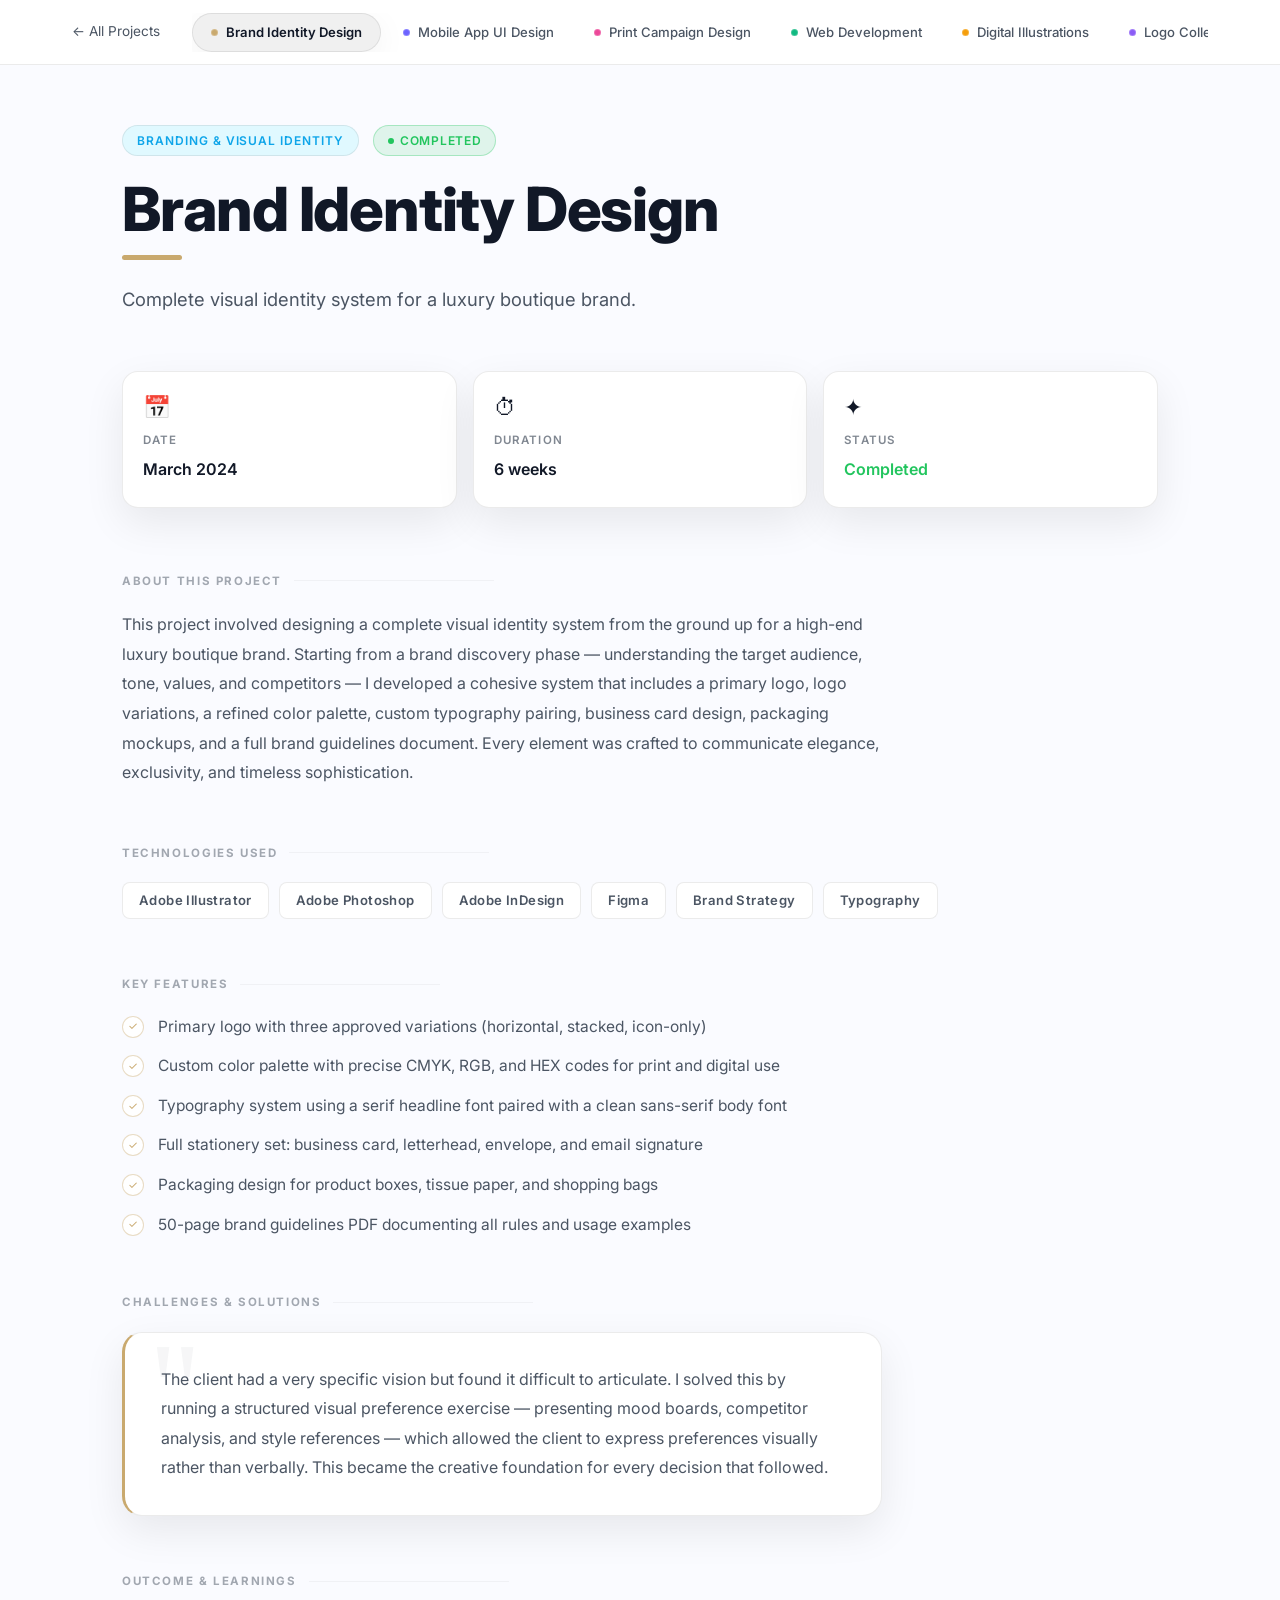
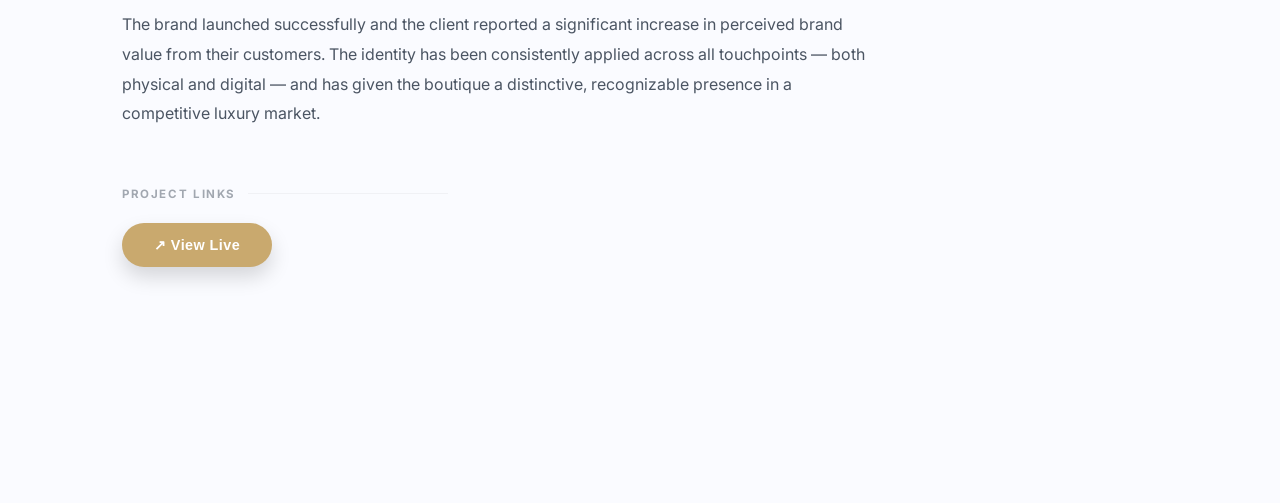
==== project-details.html @ 4e0c6b9d "improvement: adding project detail page" ====
<!DOCTYPE html>
<html lang="en">

<head>
  <meta charset="UTF-8" />
  <meta name="viewport" content="width=device-width, initial-scale=1.0"/>
  <title>Project Details — Oussama Essakani</title>
  <meta name="description" content="Detailed case studies of Oussama Essakani's design and development projects — branding, UI/UX, print, web development, illustration, and logo design.">
  <meta name="keywords" content="Oussama Essakani, Orphiqo, Project Details, Brand Identity, UI UX Design, Web Development, Portfolio">

  <link rel="preconnect" href="https://fonts.googleapis.com">
  <link rel="preconnect" href="https://fonts.gstatic.com" crossorigin>
  <link href="https://fonts.googleapis.com/css2?family=Inter:wght@400;500;600&family=Playfair+Display:wght@700;900&display=swap" rel="stylesheet">

  <link rel="stylesheet" href="https://cdnjs.cloudflare.com/ajax/libs/font-awesome/6.4.0/css/all.min.css">

  <link rel="stylesheet" href="style.css" />
  <link rel="stylesheet" href="project-details.css" />
</head>

<body>
  <div class="noise-overlay"></div>


  <main class="pd-main" id="pd-main">

    <div class="pd-loading" id="pd-loading">
      <div class="pd-spinner"></div>
      <p class="pd-loading-text">Loading projects...</p>
    </div>

    <div class="pd-error hidden" id="pd-error">
      <div class="pd-error-icon">⚠️</div>
      <h2 class="pd-error-title">Failed to Load Projects</h2>
      <p class="pd-error-msg" id="pd-error-msg">Unable to fetch project data.</p>
      <a href="index.html#projects" class="pd-btn-back">← Back to Projects</a>
    </div>

    <div class="pd-wrapper hidden" id="pd-wrapper">

      <nav class="pd-topnav" id="pd-topnav" aria-label="Project navigation">
        <div class="pd-topnav-inner">
          <a href="index.html#portfolio" class="pd-back-link">← All Projects</a>
          <div class="pd-tabs-scroll">
            <div class="pd-tabs" id="pd-tabs"></div>
          </div>
        </div>
      </nav>

      <div id="pd-sections" class="pd-sections"></div>

    </div>
  </main>




  <div class="pd-modal-overlay hidden" id="pd-modal-overlay" role="dialog" aria-modal="true" aria-labelledby="pd-modal-title">
    <div class="pd-modal">
      <button class="pd-modal-close" id="pd-modal-close" aria-label="Close">✕</button>
      <div class="pd-modal-icon-wrap">
        <div class="pd-modal-icon-ring"></div>
        <span class="pd-modal-icon">🔭</span>
      </div>
      <p class="pd-modal-label">Live Preview</p>
      <h2 class="pd-modal-title" id="pd-modal-title">Currently Under Wraps</h2>
      <p class="pd-modal-body">
        This project is live in the real world, but the case study demo link is
        not publicly available at this time. Reach out directly to see a private walkthrough.
      </p>
      <div class="pd-modal-actions">
        <a href="index.html#contact" class="pd-modal-btn primary">Contact Me</a>
        <button class="pd-modal-btn secondary" id="pd-modal-dismiss">Go Back</button>
      </div>
      <p class="pd-modal-footnote">© Orphiqo — Oussama Essakani</p>
    </div>
  </div>

  <button class="pd-scroll-top hidden" id="pd-scroll-top" aria-label="Scroll to top">↑</button>

  <script src="script.js"></script>
  <script src="project-details.js"></script>
</body>

</html>
---- style.css ----
:root {
    --bg-main: #0B0F19;
    --bg-card: rgba(255, 255, 255, 0.03);
    --bg-card-hover: rgba(255, 255, 255, 0.06);
    --text-primary: #FFFFFF;
    --text-secondary: #9CA3AF;
    --accent-cyan: #00E5FF;
    --accent-purple: #8B5CF6;
    --border-light: rgba(255, 255, 255, 0.08);
    --glow-cyan: rgba(0, 229, 255, 0.4);
    --pill-bg: rgba(0, 229, 255, 0.1);
    --pill-text: #00E5FF;
    
    --nav-bg: #0B0F19;
    
    --font-sans: 'Inter', sans-serif;
    
    --transition: all 0.3s ease;
}

body.light-mode {
    --bg-main: #FAFBFF;
    --bg-card: #FFFFFF;
    --bg-card-hover: #F1F5F9;
    --text-primary: #111827;
    --text-secondary: #4B5563;
    --border-light: rgba(0, 0, 0, 0.08);
    --nav-bg: #FFFFFF;
    --pill-bg: rgba(0, 229, 255, 0.1);
    --pill-text: #0ea5e9;
    --glass-shadow: 0 15px 40px rgba(0, 0, 0, 0.08);
}

body:not(.light-mode) {
    --glass-shadow: 0 15px 50px rgba(0, 0, 0, 0.6);
}

* {
    margin: 0;
    padding: 0;
    box-sizing: border-box;
}

html {
    scroll-behavior: smooth;
    scroll-padding-top: 80px;
}

section {
    scroll-margin-top: 80px;
}

body {
    background-color: var(--bg-main);
    color: var(--text-primary);
    font-family: var(--font-sans);
    line-height: 1.6;
    transition: background-color var(--transition), color var(--transition);
    overflow-x: hidden;
    position: relative;
}

.noise-overlay {
    position: fixed;
    top: 0;
    left: 0;
    width: 100%;
    height: 100%;
    background: url('https://grainy-gradients.vercel.app/noise.svg');
    opacity: 0.05;
    pointer-events: none;
    z-index: 9999;
    filter: contrast(120%) brightness(120%);
}

body.light-mode .noise-overlay {
    opacity: 0.03;
}

.container {
    max-width: 1200px;
    margin: 0 auto;
    padding: 0 24px;
}

.glass {
    background: var(--bg-card);
    border: 1px solid var(--border-light);
    backdrop-filter: blur(12px);
    -webkit-backdrop-filter: blur(12px);
    border-radius: 20px;
    box-shadow: var(--glass-shadow);
    transition: var(--transition);
}

.highlight-cyan {
    background: linear-gradient(90deg, var(--accent-cyan), #3b82f6);
    -webkit-background-clip: text;
    -webkit-text-fill-color: transparent;
    font-weight: 700;
}

.display-font {
    font-family: var(--font-sans);
    font-weight: 800;
}

.label-small {
    background: var(--pill-bg);
    color: var(--pill-text);
    padding: 6px 16px;
    border-radius: 30px;
    font-size: 13px;
    font-weight: 600;
    letter-spacing: 1px;
    display: inline-flex;
    align-items: center;
    gap: 8px;
    margin-bottom: 20px;
}

.btn {
    display: inline-flex;
    align-items: center;
    justify-content: center;
    padding: 12px 28px;
    border-radius: 30px;
    font-weight: 600;
    font-size: 15px;
    cursor: pointer;
    transition: var(--transition);
    text-decoration: none;
    border: none;
}

.btn-primary {
    background: linear-gradient(90deg, #3b82f6, var(--accent-purple));
    color: #fff;
    box-shadow: 0 8px 25px rgba(139, 92, 246, 0.4);
}

.btn-primary:hover {
    box-shadow: 0 10px 30px rgba(139, 92, 246, 0.6);
    transform: translateY(-2px);
}

.btn-outline {
    background: transparent;
    color: var(--text-primary);
    border: 1px solid var(--border-light);
    box-shadow: 0 5px 15px rgba(0, 0, 0, 0.2);
}

.btn-outline:hover {
    border-color: var(--accent-cyan);
    color: var(--accent-cyan);
    box-shadow: 0 8px 20px rgba(0, 229, 255, 0.2);
}

.navbar {
    position: fixed;
    top: 0;
    left: 0;
    right: 0;
    z-index: 1000;
    height: 80px;
    display: flex;
    align-items: center;
    background: var(--nav-bg);
    transition: var(--transition);
    border-radius: 0 !important;
}

.navbar.scrolled {
    background: var(--nav-bg);
    border-bottom: 1px solid var(--border-light);
    height: 70px;
    box-shadow: var(--glass-shadow);
}

.navbar .container {
    width: 100%;
    display: flex;
    justify-content: space-between;
    align-items: center;
}

.logo {
    display: flex;
    align-items: center;
    text-decoration: none;
}

.nav-center {
    display: flex;
    gap: 32px;
    list-style: none;
}

.nav-center a {
    color: var(--text-secondary);
    text-decoration: none;
    font-size: 14px;
    font-weight: 500;
    transition: var(--transition);
}

.nav-center a:hover, .nav-center a.active {
    color: var(--text-primary);
}

.nav-right {
    display: flex;
    align-items: center;
    gap: 16px;
}

.nav-right .btn-primary,
.nav-right .icon-btn {
    box-shadow: 0 2px 4px rgba(139, 92, 246, 0.06);
}

.nav-right .btn-primary:hover,
.nav-right .icon-btn:hover {
    box-shadow: 0 4px 8px rgba(139, 92, 246, 0.1);
}

.icon-btn {
    width: 40px;
    height: 40px;
    border-radius: 50%;
    background: var(--bg-card);
    border: 1px solid var(--border-light);
    color: var(--text-primary);
    display: flex;
    align-items: center;
    justify-content: center;
    cursor: pointer;
    transition: var(--transition);
}

.icon-btn:hover {
    border-color: var(--accent-cyan);
    color: var(--accent-cyan);
}

.mobile-toggle {
    display: none;
    background: none;
    border: none;
    color: var(--text-primary);
    font-size: 24px;
    cursor: pointer;
}

.hero-section {
    padding-top: 110px;
    padding-bottom: 80px;
    min-height: 100vh;
    display: flex;
    align-items: center;
    position: relative;
    overflow: hidden;
}

.hero-grid {
    display: grid;
    grid-template-columns: 1fr 1fr;
    gap: 60px;
    align-items: center;
}

.hero-text h1 {
    font-size: 80px;
    line-height: 1.1;
    font-weight: 800;
    letter-spacing: -2px;
    margin-bottom: 12px;
}

.typewriter-container {
    font-size: 24px;
    color: var(--text-secondary);
    font-weight: 500;
    margin-bottom: 24px;
    display: flex;
    align-items: center;
    height: 36px;
}

.cursor {
    color: var(--accent-cyan);
    animation: blink 1s step-end infinite;
}

@keyframes blink { 50% { opacity: 0; } }

.hero-subtext {
    font-size: 18px;
    color: var(--text-secondary);
    max-width: 480px;
    margin-bottom: 40px;
}

.hero-ctas {
    display: flex;
    gap: 20px;
}

.hero-visual {
    position: relative;
    display: flex;
    justify-content: center;
}

.portrait-container {
    width: 400px;
    height: 480px;
    border-radius: 32px;
    overflow: hidden;
    border: 1px solid var(--border-light);
    box-shadow: 0 20px 60px rgba(0, 0, 0, 0.6);
    position: relative;
}

.portrait-container::after {
    content: '';
    position: absolute;
    inset: 0;
    box-shadow: inset 0 0 40px rgba(0, 229, 255, 0.1);
    pointer-events: none;
}

.portrait-container img {
    width: 100%;
    height: 100%;
    object-fit: cover;
}

.blob {
    position: absolute;
    width: 600px;
    height: 600px;
    border-radius: 50%;
    filter: blur(100px);
    z-index: -1;
    opacity: 0.15;
    pointer-events: none;
}

body.light-mode .blob { opacity: 0.3; }

.blob-1 {
    top: -100px;
    left: -200px;
    background: var(--accent-cyan);
}

.blob-2 {
    bottom: -200px;
    right: -100px;
    background: var(--accent-purple);
}

.about-section {
    padding: 100px 0;
    text-align: center;
}

.section-header {
    margin-bottom: 60px;
}

.section-header h2 {
    font-size: 48px;
    letter-spacing: -1px;
}

.section-sub {
    color: var(--text-secondary);
    font-size: 18px;
    max-width: 600px;
    margin: 16px auto 0;
}

.about-grid {
    display: grid;
    grid-template-columns: 1fr 1fr;
    gap: 40px;
    text-align: left;
}

.about-left {
    padding: 40px;
    background: var(--bg-card);
    border: 1px solid var(--border-light);
    border-radius: 24px;
    display: flex;
    flex-direction: column;
    align-items: center;
    text-align: center;
    box-shadow: var(--glass-shadow);
}

.small-portrait {
    width: 80px;
    height: 80px;
    border-radius: 50%;
    overflow: hidden;
    margin-bottom: 24px;
}

.small-portrait img {
    width: 100%;
    height: 100%;
    object-fit: cover;
}

.about-left h3 {
    font-size: 24px;
    margin-bottom: 16px;
}

.about-left p {
    color: var(--text-secondary);
    margin-bottom: 32px;
}

.pull-quote {
    display: none;
}

.tag-pills {
    display: grid;
    grid-template-columns: 1fr 1fr;
    gap: 16px;
    width: 100%;
}

.pill {
    background: transparent;
    border: 1px solid var(--border-light);
    color: var(--text-primary);
    padding: 16px;
    border-radius: 16px;
    font-size: 14px;
    font-weight: 500;
    display: flex;
    align-items: center;
    justify-content: center;
    gap: 8px;
    transition: var(--transition);
}

.pill:hover {
    border-color: var(--accent-cyan);
    box-shadow: 0 0 15px rgba(0, 229, 255, 0.1);
}

.about-right {
    padding: 20px 0;
    display: flex;
    flex-direction: column;
    justify-content: center;
}

.about-right h3 {
    font-size: 28px;
    margin-bottom: 20px;
}

.about-right p {
    color: var(--text-secondary);
    margin-bottom: 32px;
    line-height: 1.8;
}

.stats-row {
    display: flex;
    gap: 40px;
    margin-top: 40px;
}

.stat-item {
    text-align: center;
    display: flex;
    flex-direction: column;
}

.stat-num {
    font-size: 48px;
    font-weight: 800;
    color: var(--text-primary);
    line-height: 1;
    margin-bottom: 8px;
}

.stat-label {
    font-size: 12px;
    color: var(--text-secondary);
    text-transform: uppercase;
    letter-spacing: 1px;
}

.portfolio-section {
    padding: 100px 0;
    text-align: center;
}

.portfolio-grid {
    display: grid;
    grid-template-columns: repeat(3, 1fr);
    gap: 24px;
    text-align: left;
}

.portfolio-card {
    padding: 32px;
}

.portfolio-icon-box {
    width: 60px;
    height: 60px;
    background: var(--bg-card);
    border: 1px solid var(--border-light);
    border-radius: 16px;
    display: flex;
    align-items: center;
    justify-content: center;
    font-size: 24px;
    color: var(--accent-cyan);
    margin-bottom: 24px;
    transition: var(--transition);
}

.portfolio-card:hover .portfolio-icon-box {
    background: var(--accent-cyan);
    color: #fff;
    transform: scale(1.1);
    box-shadow: 0 0 20px rgba(0, 229, 255, 0.3);
}

.portfolio-card:hover {
    border-color: var(--accent-cyan);
}

.portfolio-card h3 {
    font-size: 18px;
    margin-bottom: 8px;
}

.portfolio-card p {
    font-size: 14px;
    color: var(--text-secondary);
    margin-bottom: 24px;
}

.view-project {
    font-size: 14px;
    font-weight: 600;
    color: var(--accent-cyan);
    display: flex;
    align-items: center;
    gap: 8px;
    text-decoration: none;
}

.skills-section {
    padding: 100px 0;
    text-align: center;
}

.skills-grid {
    display: grid;
    grid-template-columns: repeat(4, 1fr);
    gap: 24px;
    text-align: left;
}

.skill-card {
    padding: 24px;
}

.skill-card-top {
    display: flex;
    justify-content: space-between;
    align-items: center;
    margin-bottom: 16px;
}

.skill-icon {
    font-size: 24px;
    color: var(--text-primary);
}

.skill-card:hover {
    border-color: var(--accent-cyan);
}

.skill-card:hover .skill-icon {
    color: var(--accent-cyan);
}

.proficiency {
    font-size: 10px;
    font-weight: 700;
    text-transform: uppercase;
    background: var(--pill-bg);
    color: var(--pill-text);
    padding: 4px 10px;
    border-radius: 12px;
}

.skill-card h3 {
    font-size: 16px;
    margin-bottom: 8px;
}

.skill-card p {
    font-size: 13px;
    color: var(--text-secondary);
    margin-bottom: 20px;
}

.progress-track {
    width: 100%;
    height: 4px;
    background: var(--border-light);
    border-radius: 4px;
    overflow: visible;
}

.progress-bar {
    height: 100%;
    background: linear-gradient(90deg, var(--accent-cyan), var(--accent-purple));
    border-radius: 4px;
    position: relative;
    box-shadow: 0 0 15px var(--accent-cyan);
    animation: neon-pulse 3s ease-in-out infinite alternate;
}

@keyframes neon-pulse {
    from {
        box-shadow: 0 0 8px var(--accent-cyan), 0 0 4px rgba(0, 229, 255, 0.1);
    }
    to {
        box-shadow: 0 0 20px var(--accent-cyan), 0 0 10px rgba(0, 229, 255, 0.3);
    }
}

.contact-section {
    padding: 100px 0;
    text-align: center;
}

.contact-grid {
    display: grid;
    grid-template-columns: 1fr 1fr;
    gap: 40px;
    text-align: left;
}

.contact-info {
    display: flex;
    flex-direction: column;
    gap: 16px;
}

.info-card {
    padding: 24px;
    display: flex;
    align-items: center;
    gap: 20px;
}

.info-card i {
    font-size: 24px;
    color: var(--accent-cyan);
}

.card-label {
    font-size: 12px;
    color: var(--text-secondary);
    text-transform: uppercase;
    letter-spacing: 1px;
    margin-bottom: 4px;
    display: block;
}



.contact-form-container {
    padding: 40px;
}

.form-group {
    margin-bottom: 24px;
}

.form-group label {
    display: block;
    font-size: 14px;
    margin-bottom: 8px;
    color: var(--text-secondary);
}

.form-group input, .form-group textarea {
    width: 100%;
    background: transparent;
    border: 1px solid var(--border-light);
    border-radius: 12px;
    padding: 16px;
    color: var(--text-primary);
    font-family: inherit;
    font-size: 15px;
    transition: var(--transition);
}

.form-group input:focus, .form-group textarea:focus {
    outline: none;
    border-color: var(--accent-cyan);
    box-shadow: 0 0 0 4px rgba(0, 229, 255, 0.1);
}

.submit-btn {
    width: 100%;
    margin-top: 16px;
}

.response-time {
    font-size: 13px;
    color: var(--text-secondary);
    margin-top: 24px;
    text-align: center;
    font-weight: 500;
}

.fine-print {
    font-size: 11.5px;
    color: var(--text-secondary);
    margin-top: 8px;
    text-align: center;
    opacity: 0.7;
}

.footer {
    border-top: 1px solid var(--border-light);
    padding: 60px 0 30px;
    margin-top: 60px;
}

.footer-top {
    display: flex;
    flex-direction: column;
    align-items: center;
    text-align: center;
    gap: 48px;
    margin-bottom: 60px;
}

.footer-brand h2 {
    font-size: 32px;
    font-weight: 800;
    background: linear-gradient(90deg, var(--accent-cyan), #3b82f6);
    -webkit-background-clip: text;
    -webkit-text-fill-color: transparent;
    margin-bottom: 16px;
    display: inline-block;
}

.footer-brand p {
    color: var(--text-secondary);
    font-size: 15px;
    line-height: 1.8;
    max-width: 400px;
    margin: 0 auto;
}

.footer-grid {
    display: flex;
    gap: 60px;
    justify-content: center;
    width: 100%;
}

.footer-col ul {
    list-style: none;
    display: flex;
    gap: 20px;
    justify-content: center;
}

.footer-col ul li {
    margin-bottom: 0;
}

.footer-col ul a {
    color: var(--text-secondary);
    font-size: 14px;
    text-decoration: none;
    transition: var(--transition);
    display: inline-block;
}

.footer-col ul a:hover {
    color: var(--accent-cyan);
    transform: translateY(-2px);
}

.footer-col p {
    color: var(--text-secondary);
    font-size: 14px;
    margin-bottom: 12px;
    display: flex;
    align-items: center;
    justify-content: center;
    gap: 8px;
}



.footer-bottom {
    display: flex;
    justify-content: space-between;
    padding-top: 30px;
    border-top: 1px solid var(--border-light);
    font-size: 13px;
    color: var(--text-secondary);
}

.creator-name {
    color: var(--accent-cyan);
    font-weight: 700;
}

body:not(.light-mode) .creator-name {
    text-shadow: 0 0 10px rgba(0, 229, 255, 0.6), 0 0 20px rgba(0, 229, 255, 0.4);
}

/* ============================================================
   MOBILE MENU OVERLAY (all sizes)
   ============================================================ */
.mobile-menu-overlay {
    position: fixed;
    inset: 0;
    background: var(--bg-main);
    z-index: 2000;
    display: flex;
    align-items: center;
    justify-content: center;
    flex-direction: column;
    gap: 12px;
    opacity: 0;
    visibility: hidden;
    transition: opacity 0.35s ease, visibility 0.35s ease;
}

.mobile-menu-overlay.active {
    opacity: 1;
    visibility: visible;
}

.menu-close {
    position: absolute;
    top: 24px;
    right: 24px;
    background: none;
    border: none;
    font-size: 28px;
    color: var(--text-primary);
    cursor: pointer;
    width: 48px;
    height: 48px;
    display: flex;
    align-items: center;
    justify-content: center;
    border-radius: 50%;
    transition: var(--transition);
}

.menu-close:hover {
    color: var(--accent-cyan);
    background: var(--bg-card);
}

.mobile-nav {
    list-style: none;
    text-align: center;
    display: flex;
    flex-direction: column;
    gap: 8px;
}

.mobile-nav li {
    margin-bottom: 0;
}

.mobile-nav a {
    font-size: 28px;
    color: var(--text-primary);
    text-decoration: none;
    font-weight: 700;
    padding: 12px 40px;
    border-radius: 16px;
    display: block;
    transition: var(--transition);
    transform: translateY(20px);
    opacity: 0;
}

.mobile-menu-overlay.active .mobile-nav a {
    transform: translateY(0);
    opacity: 1;
}

.mobile-menu-overlay.active .mobile-nav li:nth-child(1) a { transition-delay: 0.1s; }
.mobile-menu-overlay.active .mobile-nav li:nth-child(2) a { transition-delay: 0.15s; }
.mobile-menu-overlay.active .mobile-nav li:nth-child(3) a { transition-delay: 0.2s; }
.mobile-menu-overlay.active .mobile-nav li:nth-child(4) a { transition-delay: 0.25s; }
.mobile-menu-overlay.active .mobile-nav li:nth-child(5) a { transition-delay: 0.3s; }

.mobile-nav a:hover {
    color: var(--accent-cyan);
    background: var(--bg-card);
}

/* ============================================================
   TABLET BREAKPOINT (≤ 1024px)
   ============================================================ */
@media (max-width: 1024px) {
    /* --- Navigation --- */
    .nav-center,
    .nav-right .btn {
        display: none;
    }

    .mobile-toggle {
        display: block;
    }

    /* --- Hero Section ---
       Exact mobile order: label → h1 → typewriter → image → subtext → CTAs
       Achieved via display:contents on .hero-text so its children become
       direct flex items of .hero-grid and can be individually ordered.
    */
    .hero-section {
        padding-top: 100px;
        padding-bottom: 60px;
        min-height: auto;
    }

    .hero-grid {
        display: flex;
        flex-direction: column;
        align-items: center;
        text-align: center;
        gap: 0;
    }

    /* Dissolve .hero-text so its children participate directly
       in the .hero-grid flex layout */
    .hero-text {
        display: contents;
    }

    /* Assign explicit order to each hero element */
    .hero-text .label-small   { order: 1; margin-bottom: 12px; }
    .hero-text h1             { order: 2; font-size: 56px; letter-spacing: -1.5px; margin-bottom: 8px; }
    .hero-text .typewriter-container {
        order: 3;
        justify-content: center;
        margin-bottom: 28px;
    }
    /* Image sits at order 4 — between typewriter and subtext */
    .hero-visual              { order: 4; margin-bottom: 28px; margin-top: 0; }
    .hero-text .hero-subtext  { order: 5; margin-bottom: 32px; max-width: 520px; }
    .hero-text .hero-ctas     { order: 6; justify-content: center; flex-wrap: wrap; }

    .portrait-container {
        width: 300px;
        height: 360px;
        border-radius: 24px;
        margin: 0 auto;
    }

    /* Hide floating shapes on tablet/mobile */
    .floating-shape {
        display: none;
    }

    /* --- About Section --- */
    .about-section {
        padding: 80px 0;
    }

    .about-grid,
    .contact-grid {
        grid-template-columns: 1fr;
    }

    .about-grid {
        display: grid;
        gap: 32px;
    }

    .about-left {
        padding: 32px;
    }

    .about-right {
        text-align: center;
        padding: 0 16px;
    }

    .about-right .btn {
        align-self: center;
        margin: 0 auto;
    }

    .stats-row {
        justify-content: center;
    }

    .section-header h2 {
        font-size: 40px;
    }

    .section-sub {
        font-size: 16px;
    }

    /* --- Portfolio & Skills Grids --- */
    .portfolio-grid,
    .skills-grid {
        grid-template-columns: repeat(2, 1fr);
    }

    .portfolio-section,
    .skills-section {
        padding: 80px 0;
    }

    /* --- Contact Section --- */
    .contact-section {
        padding: 80px 0;
    }

    .contact-grid {
        gap: 32px;
    }

    .contact-form-container {
        padding: 32px;
    }

    /* --- Footer --- */
    .footer-top,
    .footer-grid {
        flex-direction: column;
        gap: 32px;
    }

    .footer-col ul {
        flex-wrap: wrap;
    }
}

/* ============================================================
   MOBILE BREAKPOINT (≤ 768px)
   ============================================================ */
@media (max-width: 768px) {
    /* --- Global spacing --- */
    .container {
        padding: 0 20px;
    }

    /* --- Navbar --- */
    .navbar {
        height: 68px;
    }

    .navbar.scrolled {
        height: 60px;
    }

    /* --- Hero Section --- */
    .hero-section {
        padding-top: 90px;
        padding-bottom: 48px;
    }

    .hero-text h1 {
        font-size: 42px;
        letter-spacing: -1px;
        margin-bottom: 6px;
    }

    .hero-text .label-small {
        font-size: 11px;
        padding: 5px 12px;
        margin-bottom: 16px;
    }

    .typewriter-container {
        font-size: 20px;
        height: 30px;
        margin-bottom: 24px;
    }

    .hero-subtext {
        font-size: 16px;
        line-height: 1.7;
        max-width: 400px;
    }

    .hero-ctas {
        flex-direction: column;
        width: 100%;
        max-width: 320px;
        margin: 0 auto;
        gap: 12px;
    }

    .hero-ctas .btn {
        width: 100%;
        justify-content: center;
        padding: 14px 24px;
    }

    .portrait-container {
        width: 240px;
        height: 290px;
        border-radius: 20px;
    }

    /* --- Section Headers --- */
    .section-header {
        margin-bottom: 40px;
    }

    .section-header h2 {
        font-size: 32px;
        letter-spacing: -0.5px;
    }

    .section-sub {
        font-size: 15px;
        margin-top: 12px;
    }

    /* --- About Section --- */
    .about-section {
        padding: 60px 0;
    }

    .about-left {
        padding: 24px;
    }

    .about-left h3 {
        font-size: 20px;
    }

    .about-left p {
        font-size: 14px;
        margin-bottom: 24px;
    }

    .tag-pills {
        grid-template-columns: 1fr 1fr;
        gap: 10px;
    }

    .pill {
        padding: 12px;
        font-size: 13px;
        border-radius: 12px;
    }

    .about-right {
        text-align: center;
        padding: 0;
    }

    .about-right h3 {
        font-size: 22px;
        margin-bottom: 16px;
    }

    .about-right p {
        font-size: 14px;
        margin-bottom: 24px;
    }

    .stats-row {
        flex-direction: row;
        gap: 0;
        justify-content: space-around;
        margin-top: 32px;
    }

    .stat-num {
        font-size: 36px;
    }

    .stat-label {
        font-size: 10px;
    }

    /* --- Portfolio Section --- */
    .portfolio-section {
        padding: 60px 0;
    }

    .portfolio-grid {
        grid-template-columns: 1fr;
        gap: 16px;
    }

    .portfolio-card {
        padding: 24px;
    }

    .portfolio-icon-box {
        width: 50px;
        height: 50px;
        font-size: 20px;
        border-radius: 14px;
        margin-bottom: 20px;
    }

    .portfolio-card h3 {
        font-size: 17px;
    }

    .portfolio-card p {
        font-size: 13px;
        margin-bottom: 20px;
    }

    /* --- Skills Section --- */
    .skills-section {
        padding: 60px 0;
    }

    .skills-grid {
        grid-template-columns: 1fr;
        gap: 16px;
    }

    .skill-card {
        padding: 20px;
    }

    .skill-card h3 {
        font-size: 15px;
    }

    .skill-card p {
        font-size: 12px;
        margin-bottom: 16px;
    }

    /* --- Contact Section --- */
    .contact-section {
        padding: 60px 0;
    }

    .contact-grid {
        gap: 24px;
    }

    .contact-form-container {
        padding: 24px;
    }

    .form-group input,
    .form-group textarea {
        padding: 14px;
        font-size: 14px;
        border-radius: 10px;
    }

    .form-group label {
        font-size: 13px;
    }

    .form-group {
        margin-bottom: 20px;
    }

    .submit-btn {
        padding: 14px 24px;
        font-size: 15px;
    }

    .info-card {
        padding: 20px;
        border-radius: 16px;
    }

    .info-card i {
        font-size: 20px;
    }

    /* --- Footer --- */
    .footer {
        padding: 40px 0 24px;
        margin-top: 40px;
    }

    .footer-top {
        margin-bottom: 40px;
        gap: 24px;
    }

    .footer-brand h2 {
        font-size: 26px;
    }

    .footer-brand p {
        font-size: 14px;
    }

    .footer-grid {
        gap: 24px;
    }

    .footer-col .label-small {
        font-size: 11px;
    }

    .footer-col ul {
        gap: 16px;
    }

    .footer-col ul a {
        font-size: 13px;
    }

    .footer-col p {
        font-size: 13px;
    }

    .footer-bottom {
        flex-direction: column;
        text-align: center;
        gap: 12px;
        padding-top: 24px;
        font-size: 12px;
    }
}

/* ============================================================
   SMALL MOBILE BREAKPOINT (≤ 480px)
   ============================================================ */
@media (max-width: 480px) {
    .container {
        padding: 0 16px;
    }

    .hero-text h1 {
        font-size: 34px;
        letter-spacing: -0.5px;
    }

    .hero-text .label-small {
        font-size: 10px;
        padding: 4px 10px;
        letter-spacing: 0.5px;
    }

    .typewriter-container {
        font-size: 17px;
        height: 26px;
    }

    .hero-subtext {
        font-size: 14px;
    }

    .portrait-container {
        width: 200px;
        height: 240px;
        border-radius: 18px;
    }

    .section-header h2 {
        font-size: 26px;
    }

    .section-sub {
        font-size: 14px;
    }

    .about-left h3 {
        font-size: 18px;
    }

    .about-right h3 {
        font-size: 20px;
    }

    .tag-pills {
        grid-template-columns: 1fr;
        gap: 8px;
    }

    .stats-row {
        flex-direction: column;
        gap: 20px;
        align-items: center;
    }

    .stat-num {
        font-size: 32px;
    }

    .portfolio-card {
        padding: 20px;
    }

    .skill-card {
        padding: 18px;
    }

    .contact-form-container {
        padding: 20px;
    }

    .info-card {
        padding: 16px;
        gap: 14px;
    }

    .mobile-nav a {
        font-size: 24px;
        padding: 10px 32px;
    }

    .footer-brand h2 {
        font-size: 22px;
    }

    .footer-col ul {
        flex-direction: column;
        gap: 12px;
    }

    .btn {
        font-size: 14px;
        padding: 12px 22px;
    }

    .response-time {
        font-size: 12px;
    }

    .fine-print {
        font-size: 10.5px;
    }
}

/* ============================================================
   PREVENT HORIZONTAL OVERFLOW (all mobile)
   ============================================================ */
@media (max-width: 1024px) {
    html, body {
        overflow-x: hidden;
    }

    img, video, iframe, svg {
        max-width: 100%;
        height: auto;
    }

    .blob {
        width: 300px;
        height: 300px;
        filter: blur(80px);
        opacity: 0.1;
    }
}

/* ============================================================
   REVEAL ANIMATIONS (preserved)
   ============================================================ */
[data-reveal] {
    opacity: 0;
    transform: translateY(30px);
    transition: opacity 0.7s ease, transform 0.7s ease;
}

[data-reveal].active {
    opacity: 1;
    transform: translateY(0);
}

/* When .hero-text uses display:contents on mobile,
   it has no visual box, so its children are revealed directly.
   Ensure the flex children are centered in .hero-grid. */
@media (max-width: 1024px) {
    /* hero-text children become direct flex items of hero-grid;
       center them all */
    .hero-text .label-small,
    .hero-text h1,
    .hero-text .typewriter-container,
    .hero-text .hero-subtext,
    .hero-text .hero-ctas {
        align-self: center;
        text-align: center;
    }

    .hero-text .label-small {
        width: fit-content;
        margin-inline: auto;
    }

    .hero-text h1,
    .hero-text .hero-subtext {
        width: 100%;
        max-width: 600px;
    }

    /* Typewriter stays inline-flex but centered */
    .hero-text .typewriter-container {
        display: flex;
        justify-content: center;
        width: auto;
        max-width: none;
    }

    /* CTAs should not stretch full width on tablet */
    .hero-text .hero-ctas {
        width: auto;
        max-width: none;
    }

    /* Since hero-text is display:contents, its [data-reveal]
       opacity:0 state becomes irrelevant (no box),
       but we should make children visible immediately —
       the hero-visual still animates via its own data-reveal. */
    .hero-text[data-reveal] {
        opacity: 1;
        transform: none;
    }
}
---- project-details.css ----
.pd-main {
  background: var(--bg-main);
  color: var(--text-primary);
  min-height: 100vh;
  padding-top: 0;
  padding-bottom: 100px;
  font-family: var(--font-sans);
  transition: background-color var(--transition), color var(--transition);
}

.hidden {
  display: none !important;
}

.pd-loading {
  display: flex;
  flex-direction: column;
  align-items: center;
  justify-content: center;
  min-height: 70vh;
  gap: 24px;
}

.pd-spinner {
  width: 52px;
  height: 52px;
  border: 4px solid var(--border-light);
  border-top-color: var(--accent-cyan);
  border-radius: 50%;
  animation: pd-spin 0.8s linear infinite;
}

@keyframes pd-spin {
  to { transform: rotate(360deg); }
}

.pd-loading-text {
  color: var(--text-secondary);
  font-size: 0.95rem;
  letter-spacing: 0.05em;
}

.pd-error {
  display: flex;
  flex-direction: column;
  align-items: center;
  justify-content: center;
  min-height: 70vh;
  gap: 16px;
  padding: 40px 20px;
  text-align: center;
}

.pd-error-icon {
  font-size: 3rem;
}

.pd-error-title {
  color: var(--text-primary);
  font-size: 1.6rem;
  font-weight: 700;
}

.pd-error-msg {
  color: var(--text-secondary);
  font-size: 0.95rem;
  max-width: 400px;
}

.pd-btn-back {
  display: inline-flex;
  align-items: center;
  gap: 8px;
  margin-top: 16px;
  padding: 12px 28px;
  background: transparent;
  border: 1px solid var(--border-light);
  border-radius: 50px;
  color: var(--text-primary);
  font-size: 0.9rem;
  text-decoration: none;
  transition: var(--transition);
}

.pd-btn-back:hover {
  background: var(--bg-card-hover);
  border-color: var(--accent-cyan);
}

.pd-topnav {
  position: sticky;
  top: 0;
  z-index: 100;
  background: var(--nav-bg);
  backdrop-filter: blur(20px);
  -webkit-backdrop-filter: blur(20px);
  border-bottom: 1px solid var(--border-light);
  transition: var(--transition);
}

.pd-topnav-inner {
  max-width: 1200px;
  margin: 0 auto;
  padding: 0 32px;
  display: flex;
  align-items: center;
  gap: 32px;
  height: 64px;
}

.pd-back-link {
  color: var(--text-secondary);
  text-decoration: none;
  font-size: 0.85rem;
  white-space: nowrap;
  transition: var(--transition);
  flex-shrink: 0;
}

.pd-back-link:hover {
  color: var(--text-primary);
}

.pd-tabs-scroll {
  overflow-x: auto;
  scrollbar-width: none;
  -ms-overflow-style: none;
  flex: 1;
}

.pd-tabs-scroll::-webkit-scrollbar {
  display: none;
}

.pd-tabs {
  display: flex;
  gap: 4px;
  align-items: center;
  min-width: max-content;
}

.pd-tab {
  display: inline-flex;
  align-items: center;
  gap: 8px;
  padding: 8px 18px;
  border-radius: 50px;
  border: none;
  background: transparent;
  color: var(--text-secondary);
  font-size: 0.82rem;
  font-weight: 500;
  cursor: pointer;
  white-space: nowrap;
  transition: var(--transition);
  text-decoration: none;
}

.pd-tab:hover {
  color: var(--text-primary);
  background: var(--bg-card-hover);
}

.pd-tab.active {
  color: var(--text-primary);
  background: rgba(255, 255, 255, 0.08);
  backdrop-filter: blur(12px);
  -webkit-backdrop-filter: blur(12px);
  border: 1px solid rgba(255, 255, 255, 0.12);
  box-shadow: 0 8px 32px rgba(0, 0, 0, 0.2);
  font-weight: 600;
}

body.light-mode .pd-tab.active {
    background: rgba(0, 0, 0, 0.06);
    border-color: rgba(0, 0, 0, 0.08);
    color: var(--text-primary);
    box-shadow: 0 8px 32px rgba(0, 0, 0, 0.05);
}

.pd-tab-dot {
  width: 7px;
  height: 7px;
  border-radius: 50%;
  flex-shrink: 0;
  border: 1px solid rgba(255,255,255,0.2);
}

.pd-sections {
  max-width: 1100px;
  margin: 0 auto;
  padding: 0 32px;
}

.pd-section {
  padding: 60px 0 80px;
  display: none;
  animation: fadeIn 0.4s ease;
}

@keyframes fadeIn {
    from { opacity: 0; transform: translateY(10px); }
    to { opacity: 1; transform: translateY(0); }
}

.pd-section.active {
    display: block;
}

.pd-hero {
  margin-bottom: 56px;
}

.pd-hero-top {
  display: flex;
  align-items: center;
  gap: 14px;
  margin-bottom: 20px;
  flex-wrap: wrap;
}

.pd-category-badge {
  display: inline-block;
  padding: 5px 14px;
  border-radius: 50px;
  font-size: 0.75rem;
  font-weight: 600;
  letter-spacing: 0.08em;
  text-transform: uppercase;
  background: var(--pill-bg);
  color: var(--pill-text);
  border: 1px solid var(--border-light);
}

.pd-status-badge {
  display: inline-flex;
  align-items: center;
  gap: 6px;
  padding: 5px 14px;
  border-radius: 50px;
  font-size: 0.75rem;
  font-weight: 600;
  letter-spacing: 0.06em;
  text-transform: uppercase;
  border: 1px solid transparent;
}

.pd-status-dot {
  width: 6px;
  height: 6px;
  border-radius: 50%;
}

.pd-hero-title {
  font-size: clamp(2.2rem, 5vw, 3.8rem);
  font-weight: 800;
  color: var(--text-primary);
  line-height: 1.1;
  letter-spacing: -0.02em;
  margin-bottom: 12px;
}

.pd-accent-bar {
  width: 60px;
  height: 5px;
  border-radius: 3px;
  margin-bottom: 24px;
}

.pd-hero-short {
  font-size: 1.15rem;
  color: var(--text-secondary);
  max-width: 600px;
  line-height: 1.7;
}

.pd-info-cards {
  display: grid;
  grid-template-columns: repeat(3, 1fr);
  gap: 16px;
  margin-bottom: 64px;
}

.pd-info-card {
  background: var(--bg-card);
  border: 1px solid var(--border-light);
  border-radius: 16px;
  padding: 24px 20px;
  display: flex;
  flex-direction: column;
  gap: 8px;
  transition: var(--transition);
  box-shadow: var(--glass-shadow);
}

.pd-info-card:hover {
  background: var(--bg-card-hover);
  border-color: var(--accent-cyan);
}

.pd-info-icon {
  font-size: 1.4rem;
  line-height: 1;
}

.pd-info-label {
  font-size: 0.72rem;
  font-weight: 600;
  letter-spacing: 0.1em;
  text-transform: uppercase;
  color: var(--text-secondary);
  margin-top: 4px;
  opacity: 0.7;
}

.pd-info-value {
  font-size: 1rem;
  font-weight: 600;
  color: var(--text-primary);
}

.pd-block {
  margin-bottom: 56px;
}

.pd-block-title {
  font-size: 0.72rem;
  font-weight: 700;
  letter-spacing: 0.14em;
  text-transform: uppercase;
  color: var(--text-secondary);
  margin-bottom: 20px;
  display: flex;
  align-items: center;
  gap: 12px;
  opacity: 0.5;
}

.pd-block-title::after {
  content: '';
  flex: 1;
  height: 1px;
  background: var(--border-light);
  max-width: 200px;
}

.pd-block-text {
  font-size: 1rem;
  color: var(--text-secondary);
  line-height: 1.85;
  max-width: 760px;
}

.pd-tech-list {
  display: flex;
  flex-wrap: wrap;
  gap: 10px;
}

.pd-tech-tag {
  display: inline-block;
  padding: 7px 16px;
  border-radius: 8px;
  font-size: 0.82rem;
  font-weight: 600;
  letter-spacing: 0.03em;
  background: var(--bg-card);
  border: 1px solid var(--border-light);
  color: var(--text-secondary);
  transition: var(--transition);
}

.pd-tech-tag:hover {
  background: var(--bg-card-hover);
  color: var(--text-primary);
  border-color: var(--accent-cyan);
  transform: translateY(-2px);
}

.pd-features-list {
  list-style: none;
  padding: 0;
  margin: 0;
  display: flex;
  flex-direction: column;
  gap: 14px;
  max-width: 760px;
}

.pd-feature-item {
  display: flex;
  align-items: flex-start;
  gap: 14px;
  font-size: 0.97rem;
  color: var(--text-secondary);
  line-height: 1.65;
}

.pd-feature-check {
  flex-shrink: 0;
  width: 22px;
  height: 22px;
  border-radius: 50%;
  background: var(--bg-card);
  border: 1px solid var(--border-light);
  display: flex;
  align-items: center;
  justify-content: center;
  font-size: 0.7rem;
  margin-top: 2px;
  color: var(--accent-cyan);
}

.pd-challenge-card {
  background: var(--bg-card);
  border: 1px solid var(--border-light);
  border-radius: 20px;
  padding: 32px 36px;
  max-width: 760px;
  position: relative;
  overflow: hidden;
  box-shadow: var(--glass-shadow);
}

.pd-challenge-card::before {
  content: '"';
  position: absolute;
  top: -10px;
  left: 24px;
  font-size: 8rem;
  color: var(--text-secondary);
  opacity: 0.05;
  font-family: Georgia, serif;
  line-height: 1;
  pointer-events: none;
}

.pd-challenge-text {
  font-size: 1rem;
  color: var(--text-secondary);
  line-height: 1.85;
  position: relative;
  z-index: 1;
}

.pd-links-row {
  display: flex;
  gap: 14px;
  flex-wrap: wrap;
  margin-top: 8px;
}

.pd-link-btn {
  display: inline-flex;
  align-items: center;
  gap: 10px;
  padding: 14px 32px;
  border-radius: 50px;
  font-size: 0.9rem;
  font-weight: 600;
  text-decoration: none;
  transition: var(--transition);
  letter-spacing: 0.03em;
  border: none;
  cursor: pointer;
  outline: none;
}

.pd-link-btn.primary {
  color: #fff;
  box-shadow: 0 10px 20px rgba(0, 0, 0, 0.15);
}

.pd-link-btn.primary:hover {
  opacity: 0.95;
  transform: translateY(-3px);
  box-shadow: 0 15px 35px rgba(0, 0, 0, 0.25);
}

.pd-link-btn.secondary {
  background: var(--bg-card);
  border: 1px solid var(--border-light);
  color: var(--text-primary);
}

.pd-link-btn.secondary:hover {
  background: var(--bg-card-hover);
  border-color: var(--accent-cyan);
  transform: translateY(-2px);
}

.pd-scroll-top {
  position: fixed;
  bottom: 36px;
  right: 36px;
  z-index: 999;
  width: 46px;
  height: 46px;
  border-radius: 50%;
  background: var(--bg-card);
  border: 1px solid var(--border-light);
  color: var(--text-primary);
  font-size: 1.1rem;
  cursor: pointer;
  display: flex;
  align-items: center;
  justify-content: center;
  transition: var(--transition);
  backdrop-filter: blur(10px);
  box-shadow: var(--glass-shadow);
}

.pd-scroll-top:hover {
  background: var(--bg-card-hover);
  border-color: var(--accent-cyan);
  transform: translateY(-3px);
}

@media (max-width: 768px) {
  .pd-topnav {
      top: 0;
  }

  .pd-topnav-inner {
    padding: 0 20px;
    gap: 16px;
    height: 56px;
  }

  .pd-back-link {
    display: none;
  }

  .pd-sections {
    padding: 0 20px;
  }

  .pd-section {
    padding: 40px 0 56px;
  }

  .pd-info-cards {
    grid-template-columns: 1fr 1fr;
    gap: 12px;
  }

  .pd-info-cards .pd-info-card:last-child {
    grid-column: span 2;
  }

  .pd-challenge-card {
    padding: 24px 22px;
  }

  .pd-hero-title {
    font-size: 2rem;
  }

  .pd-scroll-top {
    bottom: 24px;
    right: 24px;
    width: 40px;
    height: 40px;
  }
}

@media (max-width: 480px) {
  .pd-info-cards {
    grid-template-columns: 1fr;
  }

  .pd-info-cards .pd-info-card:last-child {
    grid-column: span 1;
  }

  .pd-links-row {
    flex-direction: column;
  }

  .pd-link-btn {
    justify-content: center;
  }
}

.pd-modal-overlay {
  position: fixed;
  inset: 0;
  z-index: 9000;
  display: flex;
  align-items: center;
  justify-content: center;
  padding: 24px;
  background: rgba(0, 0, 0, 0.72);
  backdrop-filter: blur(14px);
  -webkit-backdrop-filter: blur(14px);
  animation: pd-overlay-in 0.25s ease;
}

@keyframes pd-overlay-in {
  from { opacity: 0; }
  to   { opacity: 1; }
}

.pd-modal-overlay.hidden {
  display: none !important;
}

.pd-modal {
  position: relative;
  background: var(--bg-card);
  border: 1px solid var(--border-light);
  border-radius: 28px;
  padding: 52px 48px 40px;
  max-width: 480px;
  width: 100%;
  text-align: center;
  box-shadow: 0 32px 80px rgba(0, 0, 0, 0.55);
  animation: pd-modal-in 0.3s cubic-bezier(0.34, 1.56, 0.64, 1);
  overflow: hidden;
}

.pd-modal::before {
  content: '';
  position: absolute;
  top: -60px;
  left: 50%;
  transform: translateX(-50%);
  width: 220px;
  height: 220px;
  background: radial-gradient(circle, var(--accent-cyan) 0%, transparent 70%);
  opacity: 0.07;
  pointer-events: none;
  border-radius: 50%;
}

@keyframes pd-modal-in {
  from { opacity: 0; transform: scale(0.88) translateY(20px); }
  to   { opacity: 1; transform: scale(1)    translateY(0);    }
}

.pd-modal-close {
  position: absolute;
  top: 18px;
  right: 18px;
  width: 34px;
  height: 34px;
  border-radius: 50%;
  border: 1px solid var(--border-light);
  background: transparent;
  color: var(--text-secondary);
  font-size: 0.85rem;
  cursor: pointer;
  display: flex;
  align-items: center;
  justify-content: center;
  transition: var(--transition);
}

.pd-modal-close:hover {
  background: var(--bg-card-hover);
  color: var(--text-primary);
  border-color: var(--accent-cyan);
}

.pd-modal-icon-wrap {
  position: relative;
  display: inline-flex;
  align-items: center;
  justify-content: center;
  margin-bottom: 24px;
}

.pd-modal-icon-ring {
  position: absolute;
  width: 72px;
  height: 72px;
  border-radius: 50%;
  border: 2px solid var(--accent-cyan);
  opacity: 0.25;
  animation: pd-ring-pulse 2.4s ease-in-out infinite;
}

@keyframes pd-ring-pulse {
  0%, 100% { transform: scale(1);    opacity: 0.25; }
  50%       { transform: scale(1.18); opacity: 0.08; }
}

.pd-modal-icon {
  font-size: 2.4rem;
  line-height: 1;
  position: relative;
  z-index: 1;
}

.pd-modal-label {
  font-size: 0.7rem;
  font-weight: 700;
  letter-spacing: 0.16em;
  text-transform: uppercase;
  color: var(--accent-cyan);
  margin-bottom: 10px;
}

.pd-modal-title {
  font-size: 1.75rem;
  font-weight: 800;
  color: var(--text-primary);
  letter-spacing: -0.02em;
  line-height: 1.2;
  margin-bottom: 14px;
}

.pd-modal-body {
  font-size: 0.95rem;
  color: var(--text-secondary);
  line-height: 1.75;
  max-width: 360px;
  margin: 0 auto 32px;
}

.pd-modal-actions {
  display: flex;
  gap: 12px;
  justify-content: center;
  flex-wrap: wrap;
  margin-bottom: 28px;
}

.pd-modal-btn {
  display: inline-flex;
  align-items: center;
  justify-content: center;
  gap: 10px;
  padding: 14px 32px;
  border-radius: 50px;
  font-size: 0.9rem;
  font-weight: 600;
  cursor: pointer;
  text-decoration: none;
  transition: var(--transition);
  border: none;
  letter-spacing: 0.03em;
  outline: none;
}

.pd-modal-btn.primary {
  background: linear-gradient(90deg, #3b82f6, var(--accent-purple));
  color: #fff;
  box-shadow: 0 8px 25px rgba(139, 92, 246, 0.35);
}

.pd-modal-btn.primary:hover {
  box-shadow: 0 10px 30px rgba(139, 92, 246, 0.55);
  transform: translateY(-2px);
}

.pd-modal-btn.secondary {
  background: var(--bg-card-hover);
  border: 1px solid var(--border-light);
  color: var(--text-primary);
}

.pd-modal-btn.secondary:hover {
  border-color: var(--accent-cyan);
  transform: translateY(-2px);
}

.pd-modal-footnote {
  font-size: 0.72rem;
  color: var(--text-secondary);
  opacity: 0.45;
  letter-spacing: 0.04em;
}

@media (max-width: 480px) {
  .pd-modal {
    padding: 44px 24px 32px;
    border-radius: 20px;
  }

  .pd-modal-title {
    font-size: 1.4rem;
  }

  .pd-modal-actions {
    flex-direction: column;
  }
}
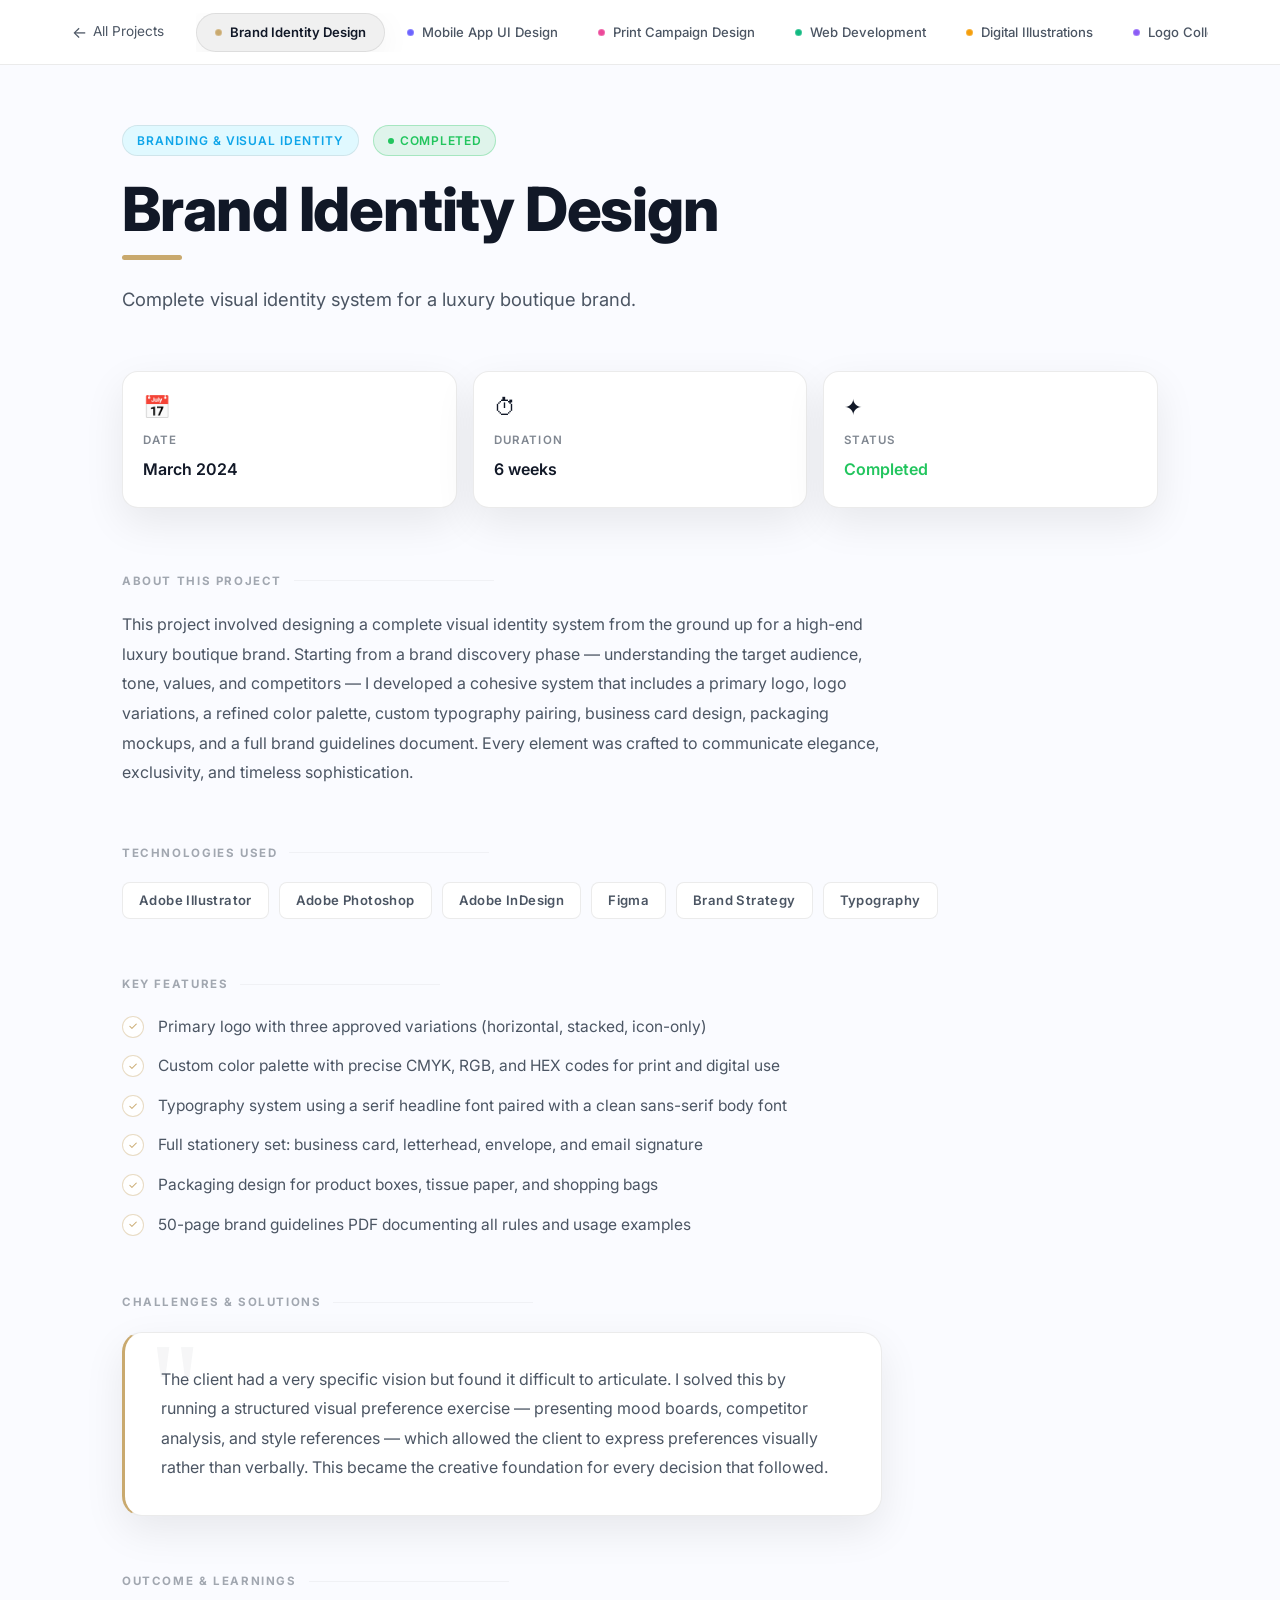
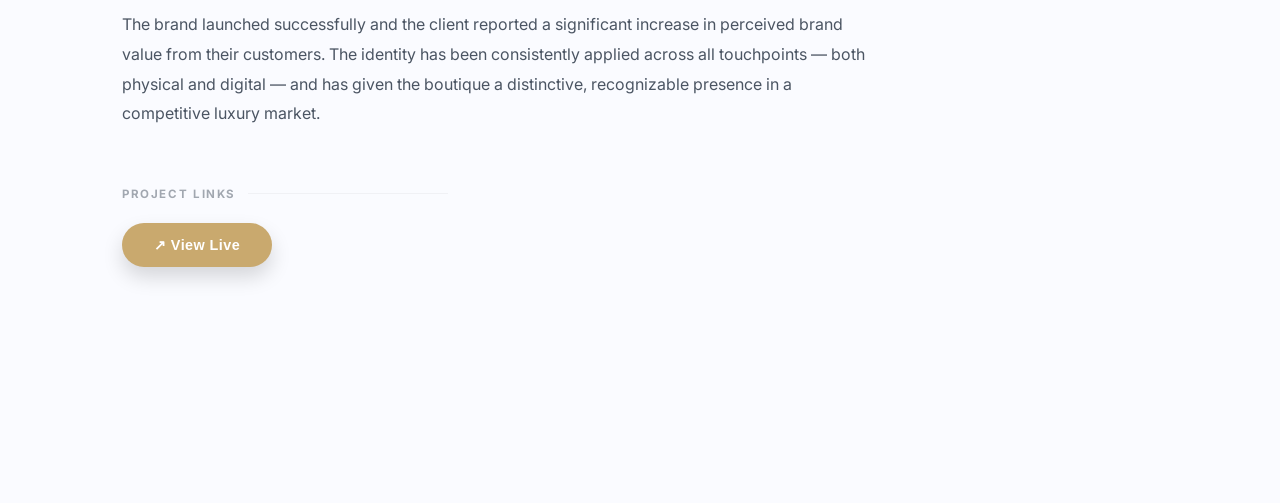
==== commit 0e657b7d: "improvement: Responsive project details page" ====
--- a/project-details.html
+++ b/project-details.html
@@ -14,8 +14,8 @@
 
   <link rel="stylesheet" href="https://cdnjs.cloudflare.com/ajax/libs/font-awesome/6.4.0/css/all.min.css">
 
-  <link rel="stylesheet" href="style.css" />
-  <link rel="stylesheet" href="project-details.css" />
+  <link rel="stylesheet" href="css/style.css" />
+  <link rel="stylesheet" href="css/project-details.css" />
 </head>
 
 <body>
@@ -40,7 +40,10 @@
 
       <nav class="pd-topnav" id="pd-topnav" aria-label="Project navigation">
         <div class="pd-topnav-inner">
-          <a href="index.html#portfolio" class="pd-back-link">← All Projects</a>
+          <a href="index.html#portfolio" class="pd-back-link" aria-label="Back to Portfolio">
+            <span class="pd-back-icon" aria-hidden="true">←</span>
+            <span class="pd-back-text">All Projects</span>
+          </a>
           <div class="pd-tabs-scroll">
             <div class="pd-tabs" id="pd-tabs"></div>
           </div>
@@ -78,8 +81,8 @@
 
   <button class="pd-scroll-top hidden" id="pd-scroll-top" aria-label="Scroll to top">↑</button>
 
-  <script src="script.js"></script>
-  <script src="project-details.js"></script>
+  <script src="js/script.js"></script>
+  <script src="js/project-details.js"></script>
 </body>
 
 </html>
--- a/css/style.css
+++ b/css/style.css
@@ -0,0 +1,1547 @@
+:root {
+    --bg-main: #0B0F19;
+    --bg-card: rgba(255, 255, 255, 0.03);
+    --bg-card-hover: rgba(255, 255, 255, 0.06);
+    --text-primary: #FFFFFF;
+    --text-secondary: #9CA3AF;
+    --accent-cyan: #00E5FF;
+    --accent-purple: #8B5CF6;
+    --border-light: rgba(255, 255, 255, 0.08);
+    --glow-cyan: rgba(0, 229, 255, 0.4);
+    --pill-bg: rgba(0, 229, 255, 0.1);
+    --pill-text: #00E5FF;
+    
+    --nav-bg: #0B0F19;
+    
+    --font-sans: 'Inter', sans-serif;
+    
+    --transition: all 0.3s ease;
+}
+
+body.light-mode {
+    --bg-main: #FAFBFF;
+    --bg-card: #FFFFFF;
+    --bg-card-hover: #F1F5F9;
+    --text-primary: #111827;
+    --text-secondary: #4B5563;
+    --border-light: rgba(0, 0, 0, 0.08);
+    --nav-bg: #FFFFFF;
+    --pill-bg: rgba(0, 229, 255, 0.1);
+    --pill-text: #0ea5e9;
+    --glass-shadow: 0 15px 40px rgba(0, 0, 0, 0.08);
+}
+
+body:not(.light-mode) {
+    --glass-shadow: 0 15px 50px rgba(0, 0, 0, 0.6);
+}
+
+* {
+    margin: 0;
+    padding: 0;
+    box-sizing: border-box;
+}
+
+html {
+    scroll-behavior: smooth;
+    scroll-padding-top: 80px;
+}
+
+section {
+    scroll-margin-top: 80px;
+}
+
+body {
+    background-color: var(--bg-main);
+    color: var(--text-primary);
+    font-family: var(--font-sans);
+    line-height: 1.6;
+    transition: background-color var(--transition), color var(--transition);
+    overflow-x: hidden;
+    position: relative;
+}
+
+.noise-overlay {
+    position: fixed;
+    top: 0;
+    left: 0;
+    width: 100%;
+    height: 100%;
+    background: url('https://grainy-gradients.vercel.app/noise.svg');
+    opacity: 0.05;
+    pointer-events: none;
+    z-index: 9999;
+    filter: contrast(120%) brightness(120%);
+}
+
+body.light-mode .noise-overlay {
+    opacity: 0.03;
+}
+
+.container {
+    max-width: 1200px;
+    margin: 0 auto;
+    padding: 0 24px;
+}
+
+.glass {
+    background: var(--bg-card);
+    border: 1px solid var(--border-light);
+    backdrop-filter: blur(12px);
+    -webkit-backdrop-filter: blur(12px);
+    border-radius: 20px;
+    box-shadow: var(--glass-shadow);
+    transition: var(--transition);
+}
+
+.highlight-cyan {
+    background: linear-gradient(90deg, var(--accent-cyan), #3b82f6);
+    -webkit-background-clip: text;
+    -webkit-text-fill-color: transparent;
+    font-weight: 700;
+}
+
+.display-font {
+    font-family: var(--font-sans);
+    font-weight: 800;
+}
+
+.label-small {
+    background: var(--pill-bg);
+    color: var(--pill-text);
+    padding: 6px 16px;
+    border-radius: 30px;
+    font-size: 13px;
+    font-weight: 600;
+    letter-spacing: 1px;
+    display: inline-flex;
+    align-items: center;
+    gap: 8px;
+    margin-bottom: 20px;
+}
+
+.btn {
+    display: inline-flex;
+    align-items: center;
+    justify-content: center;
+    padding: 12px 28px;
+    border-radius: 30px;
+    font-weight: 600;
+    font-size: 15px;
+    cursor: pointer;
+    transition: var(--transition);
+    text-decoration: none;
+    border: none;
+}
+
+.btn-primary {
+    background: linear-gradient(90deg, #3b82f6, var(--accent-purple));
+    color: #fff;
+    box-shadow: 0 8px 25px rgba(139, 92, 246, 0.4);
+}
+
+.btn-primary:hover {
+    box-shadow: 0 10px 30px rgba(139, 92, 246, 0.6);
+    transform: translateY(-2px);
+}
+
+.btn-outline {
+    background: transparent;
+    color: var(--text-primary);
+    border: 1px solid var(--border-light);
+    box-shadow: 0 5px 15px rgba(0, 0, 0, 0.2);
+}
+
+.btn-outline:hover {
+    border-color: var(--accent-cyan);
+    color: var(--accent-cyan);
+    box-shadow: 0 8px 20px rgba(0, 229, 255, 0.2);
+}
+
+.navbar {
+    position: fixed;
+    top: 0;
+    left: 0;
+    right: 0;
+    z-index: 1000;
+    height: 80px;
+    display: flex;
+    align-items: center;
+    background: var(--nav-bg);
+    transition: var(--transition);
+    border-radius: 0 !important;
+}
+
+.navbar.scrolled {
+    background: var(--nav-bg);
+    border-bottom: 1px solid var(--border-light);
+    height: 70px;
+    box-shadow: var(--glass-shadow);
+}
+
+.navbar .container {
+    width: 100%;
+    display: flex;
+    justify-content: space-between;
+    align-items: center;
+}
+
+.logo {
+    display: flex;
+    align-items: center;
+    text-decoration: none;
+}
+
+.nav-center {
+    display: flex;
+    gap: 32px;
+    list-style: none;
+}
+
+.nav-center a {
+    color: var(--text-secondary);
+    text-decoration: none;
+    font-size: 14px;
+    font-weight: 500;
+    transition: var(--transition);
+}
+
+.nav-center a:hover, .nav-center a.active {
+    color: var(--text-primary);
+}
+
+.nav-right {
+    display: flex;
+    align-items: center;
+    gap: 16px;
+}
+
+.nav-right .btn-primary,
+.nav-right .icon-btn {
+    box-shadow: 0 2px 4px rgba(139, 92, 246, 0.06);
+}
+
+.nav-right .btn-primary:hover,
+.nav-right .icon-btn:hover {
+    box-shadow: 0 4px 8px rgba(139, 92, 246, 0.1);
+}
+
+.icon-btn {
+    width: 40px;
+    height: 40px;
+    border-radius: 50%;
+    background: var(--bg-card);
+    border: 1px solid var(--border-light);
+    color: var(--text-primary);
+    display: flex;
+    align-items: center;
+    justify-content: center;
+    cursor: pointer;
+    transition: var(--transition);
+}
+
+.icon-btn:hover {
+    border-color: var(--accent-cyan);
+    color: var(--accent-cyan);
+}
+
+.mobile-toggle {
+    display: none;
+    background: none;
+    border: none;
+    color: var(--text-primary);
+    font-size: 24px;
+    cursor: pointer;
+}
+
+.hero-section {
+    padding-top: 110px;
+    padding-bottom: 80px;
+    min-height: 100vh;
+    display: flex;
+    align-items: center;
+    position: relative;
+    overflow: hidden;
+}
+
+.hero-grid {
+    display: grid;
+    grid-template-columns: 1fr 1fr;
+    gap: 60px;
+    align-items: center;
+}
+
+.hero-text h1 {
+    font-size: 80px;
+    line-height: 1.1;
+    font-weight: 800;
+    letter-spacing: -2px;
+    margin-bottom: 12px;
+}
+
+.typewriter-container {
+    font-size: 24px;
+    color: var(--text-secondary);
+    font-weight: 500;
+    margin-bottom: 24px;
+    display: flex;
+    align-items: center;
+    height: 36px;
+}
+
+.cursor {
+    color: var(--accent-cyan);
+    animation: blink 1s step-end infinite;
+}
+
+@keyframes blink { 50% { opacity: 0; } }
+
+.hero-subtext {
+    font-size: 18px;
+    color: var(--text-secondary);
+    max-width: 480px;
+    margin-bottom: 40px;
+}
+
+.hero-ctas {
+    display: flex;
+    gap: 20px;
+}
+
+.hero-visual {
+    position: relative;
+    display: flex;
+    justify-content: center;
+}
+
+.portrait-container {
+    width: 400px;
+    height: 480px;
+    border-radius: 32px;
+    overflow: hidden;
+    border: 1px solid var(--border-light);
+    box-shadow: 0 20px 60px rgba(0, 0, 0, 0.6);
+    position: relative;
+}
+
+.portrait-container::after {
+    content: '';
+    position: absolute;
+    inset: 0;
+    box-shadow: inset 0 0 40px rgba(0, 229, 255, 0.1);
+    pointer-events: none;
+}
+
+.portrait-container img {
+    width: 100%;
+    height: 100%;
+    object-fit: cover;
+}
+
+.blob {
+    position: absolute;
+    width: 600px;
+    height: 600px;
+    border-radius: 50%;
+    filter: blur(100px);
+    z-index: -1;
+    opacity: 0.15;
+    pointer-events: none;
+}
+
+body.light-mode .blob { opacity: 0.3; }
+
+.blob-1 {
+    top: -100px;
+    left: -200px;
+    background: var(--accent-cyan);
+}
+
+.blob-2 {
+    bottom: -200px;
+    right: -100px;
+    background: var(--accent-purple);
+}
+
+.about-section {
+    padding: 100px 0;
+    text-align: center;
+}
+
+.section-header {
+    margin-bottom: 60px;
+}
+
+.section-header h2 {
+    font-size: 48px;
+    letter-spacing: -1px;
+}
+
+.section-sub {
+    color: var(--text-secondary);
+    font-size: 18px;
+    max-width: 600px;
+    margin: 16px auto 0;
+}
+
+.about-grid {
+    display: grid;
+    grid-template-columns: 1fr 1fr;
+    gap: 40px;
+    text-align: left;
+}
+
+.about-left {
+    padding: 40px;
+    background: var(--bg-card);
+    border: 1px solid var(--border-light);
+    border-radius: 24px;
+    display: flex;
+    flex-direction: column;
+    align-items: center;
+    text-align: center;
+    box-shadow: var(--glass-shadow);
+}
+
+.small-portrait {
+    width: 80px;
+    height: 80px;
+    border-radius: 50%;
+    overflow: hidden;
+    margin-bottom: 24px;
+}
+
+.small-portrait img {
+    width: 100%;
+    height: 100%;
+    object-fit: cover;
+}
+
+.about-left h3 {
+    font-size: 24px;
+    margin-bottom: 16px;
+}
+
+.about-left p {
+    color: var(--text-secondary);
+    margin-bottom: 32px;
+}
+
+.pull-quote {
+    display: none;
+}
+
+.tag-pills {
+    display: grid;
+    grid-template-columns: 1fr 1fr;
+    gap: 16px;
+    width: 100%;
+}
+
+.pill {
+    background: transparent;
+    border: 1px solid var(--border-light);
+    color: var(--text-primary);
+    padding: 16px;
+    border-radius: 16px;
+    font-size: 14px;
+    font-weight: 500;
+    display: flex;
+    align-items: center;
+    justify-content: center;
+    gap: 8px;
+    transition: var(--transition);
+}
+
+.pill:hover {
+    border-color: var(--accent-cyan);
+    box-shadow: 0 0 15px rgba(0, 229, 255, 0.1);
+}
+
+.about-right {
+    padding: 20px 0;
+    display: flex;
+    flex-direction: column;
+    justify-content: center;
+}
+
+.about-right h3 {
+    font-size: 28px;
+    margin-bottom: 20px;
+}
+
+.about-right p {
+    color: var(--text-secondary);
+    margin-bottom: 32px;
+    line-height: 1.8;
+}
+
+.stats-row {
+    display: flex;
+    gap: 40px;
+    margin-top: 40px;
+}
+
+.stat-item {
+    text-align: center;
+    display: flex;
+    flex-direction: column;
+}
+
+.stat-num {
+    font-size: 48px;
+    font-weight: 800;
+    color: var(--text-primary);
+    line-height: 1;
+    margin-bottom: 8px;
+}
+
+.stat-label {
+    font-size: 12px;
+    color: var(--text-secondary);
+    text-transform: uppercase;
+    letter-spacing: 1px;
+}
+
+.portfolio-section {
+    padding: 100px 0;
+    text-align: center;
+}
+
+.portfolio-grid {
+    display: grid;
+    grid-template-columns: repeat(3, 1fr);
+    gap: 24px;
+    text-align: left;
+}
+
+.portfolio-card {
+    padding: 32px;
+}
+
+.portfolio-icon-box {
+    width: 60px;
+    height: 60px;
+    background: var(--bg-card);
+    border: 1px solid var(--border-light);
+    border-radius: 16px;
+    display: flex;
+    align-items: center;
+    justify-content: center;
+    font-size: 24px;
+    color: var(--accent-cyan);
+    margin-bottom: 24px;
+    transition: var(--transition);
+}
+
+.portfolio-card:hover .portfolio-icon-box {
+    background: var(--accent-cyan);
+    color: #fff;
+    transform: scale(1.1);
+    box-shadow: 0 0 20px rgba(0, 229, 255, 0.3);
+}
+
+.portfolio-card:hover {
+    border-color: var(--accent-cyan);
+}
+
+.portfolio-card h3 {
+    font-size: 18px;
+    margin-bottom: 8px;
+}
+
+.portfolio-card p {
+    font-size: 14px;
+    color: var(--text-secondary);
+    margin-bottom: 24px;
+}
+
+.view-project {
+    font-size: 14px;
+    font-weight: 600;
+    color: var(--accent-cyan);
+    display: flex;
+    align-items: center;
+    gap: 8px;
+    text-decoration: none;
+}
+
+.skills-section {
+    padding: 100px 0;
+    text-align: center;
+}
+
+.skills-grid {
+    display: grid;
+    grid-template-columns: repeat(4, 1fr);
+    gap: 24px;
+    text-align: left;
+}
+
+.skill-card {
+    padding: 24px;
+}
+
+.skill-card-top {
+    display: flex;
+    justify-content: space-between;
+    align-items: center;
+    margin-bottom: 16px;
+}
+
+.skill-icon {
+    font-size: 24px;
+    color: var(--text-primary);
+}
+
+.skill-card:hover {
+    border-color: var(--accent-cyan);
+}
+
+.skill-card:hover .skill-icon {
+    color: var(--accent-cyan);
+}
+
+.proficiency {
+    font-size: 10px;
+    font-weight: 700;
+    text-transform: uppercase;
+    background: var(--pill-bg);
+    color: var(--pill-text);
+    padding: 4px 10px;
+    border-radius: 12px;
+}
+
+.skill-card h3 {
+    font-size: 16px;
+    margin-bottom: 8px;
+}
+
+.skill-card p {
+    font-size: 13px;
+    color: var(--text-secondary);
+    margin-bottom: 20px;
+}
+
+.progress-track {
+    width: 100%;
+    height: 4px;
+    background: var(--border-light);
+    border-radius: 4px;
+    overflow: visible;
+}
+
+.progress-bar {
+    height: 100%;
+    background: linear-gradient(90deg, var(--accent-cyan), var(--accent-purple));
+    border-radius: 4px;
+    position: relative;
+    box-shadow: 0 0 15px var(--accent-cyan);
+    animation: neon-pulse 3s ease-in-out infinite alternate;
+}
+
+@keyframes neon-pulse {
+    from {
+        box-shadow: 0 0 8px var(--accent-cyan), 0 0 4px rgba(0, 229, 255, 0.1);
+    }
+    to {
+        box-shadow: 0 0 20px var(--accent-cyan), 0 0 10px rgba(0, 229, 255, 0.3);
+    }
+}
+
+.contact-section {
+    padding: 100px 0;
+    text-align: center;
+}
+
+.contact-grid {
+    display: grid;
+    grid-template-columns: 1fr 1fr;
+    gap: 40px;
+    text-align: left;
+}
+
+.contact-info {
+    display: flex;
+    flex-direction: column;
+    gap: 16px;
+}
+
+.info-card {
+    padding: 24px;
+    display: flex;
+    align-items: center;
+    gap: 20px;
+}
+
+.info-card i {
+    font-size: 24px;
+    color: var(--accent-cyan);
+}
+
+.card-label {
+    font-size: 12px;
+    color: var(--text-secondary);
+    text-transform: uppercase;
+    letter-spacing: 1px;
+    margin-bottom: 4px;
+    display: block;
+}
+
+
+
+.contact-form-container {
+    padding: 40px;
+}
+
+.form-group {
+    margin-bottom: 24px;
+}
+
+.form-group label {
+    display: block;
+    font-size: 14px;
+    margin-bottom: 8px;
+    color: var(--text-secondary);
+}
+
+.form-group input, .form-group textarea {
+    width: 100%;
+    background: transparent;
+    border: 1px solid var(--border-light);
+    border-radius: 12px;
+    padding: 16px;
+    color: var(--text-primary);
+    font-family: inherit;
+    font-size: 15px;
+    transition: var(--transition);
+}
+
+.form-group input:focus, .form-group textarea:focus {
+    outline: none;
+    border-color: var(--accent-cyan);
+    box-shadow: 0 0 0 4px rgba(0, 229, 255, 0.1);
+}
+
+.submit-btn {
+    width: 100%;
+    margin-top: 16px;
+}
+
+.response-time {
+    font-size: 13px;
+    color: var(--text-secondary);
+    margin-top: 24px;
+    text-align: center;
+    font-weight: 500;
+}
+
+.fine-print {
+    font-size: 11.5px;
+    color: var(--text-secondary);
+    margin-top: 8px;
+    text-align: center;
+    opacity: 0.7;
+}
+
+.footer {
+    border-top: 1px solid var(--border-light);
+    padding: 60px 0 30px;
+    margin-top: 60px;
+}
+
+.footer-top {
+    display: flex;
+    flex-direction: column;
+    align-items: center;
+    text-align: center;
+    gap: 48px;
+    margin-bottom: 60px;
+}
+
+.footer-brand h2 {
+    font-size: 32px;
+    font-weight: 800;
+    background: linear-gradient(90deg, var(--accent-cyan), #3b82f6);
+    -webkit-background-clip: text;
+    -webkit-text-fill-color: transparent;
+    margin-bottom: 16px;
+    display: inline-block;
+}
+
+.footer-brand p {
+    color: var(--text-secondary);
+    font-size: 15px;
+    line-height: 1.8;
+    max-width: 400px;
+    margin: 0 auto;
+}
+
+.footer-grid {
+    display: flex;
+    gap: 60px;
+    justify-content: center;
+    width: 100%;
+}
+
+.footer-col ul {
+    list-style: none;
+    display: flex;
+    gap: 20px;
+    justify-content: center;
+}
+
+.footer-col ul li {
+    margin-bottom: 0;
+}
+
+.footer-col ul a {
+    color: var(--text-secondary);
+    font-size: 14px;
+    text-decoration: none;
+    transition: var(--transition);
+    display: inline-block;
+}
+
+.footer-col ul a:hover {
+    color: var(--accent-cyan);
+    transform: translateY(-2px);
+}
+
+.footer-col p {
+    color: var(--text-secondary);
+    font-size: 14px;
+    margin-bottom: 12px;
+    display: flex;
+    align-items: center;
+    justify-content: center;
+    gap: 8px;
+}
+
+
+
+.footer-bottom {
+    display: flex;
+    justify-content: space-between;
+    padding-top: 30px;
+    border-top: 1px solid var(--border-light);
+    font-size: 13px;
+    color: var(--text-secondary);
+}
+
+.creator-name {
+    color: var(--accent-cyan);
+    font-weight: 700;
+}
+
+body:not(.light-mode) .creator-name {
+    text-shadow: 0 0 10px rgba(0, 229, 255, 0.6), 0 0 20px rgba(0, 229, 255, 0.4);
+}
+
+/* ============================================================
+   MOBILE MENU OVERLAY (all sizes)
+   ============================================================ */
+.mobile-menu-overlay {
+    position: fixed;
+    inset: 0;
+    background: var(--bg-main);
+    z-index: 2000;
+    display: flex;
+    align-items: center;
+    justify-content: center;
+    flex-direction: column;
+    gap: 12px;
+    opacity: 0;
+    visibility: hidden;
+    transition: opacity 0.35s ease, visibility 0.35s ease;
+}
+
+.mobile-menu-overlay.active {
+    opacity: 1;
+    visibility: visible;
+}
+
+.menu-close {
+    position: absolute;
+    top: 24px;
+    right: 24px;
+    background: none;
+    border: none;
+    font-size: 28px;
+    color: var(--text-primary);
+    cursor: pointer;
+    width: 48px;
+    height: 48px;
+    display: flex;
+    align-items: center;
+    justify-content: center;
+    border-radius: 50%;
+    transition: var(--transition);
+}
+
+.menu-close:hover {
+    color: var(--accent-cyan);
+    background: var(--bg-card);
+}
+
+.mobile-nav {
+    list-style: none;
+    text-align: center;
+    display: flex;
+    flex-direction: column;
+    gap: 8px;
+}
+
+.mobile-nav li {
+    margin-bottom: 0;
+}
+
+.mobile-nav a {
+    font-size: 28px;
+    color: var(--text-primary);
+    text-decoration: none;
+    font-weight: 700;
+    padding: 12px 40px;
+    border-radius: 16px;
+    display: block;
+    transition: var(--transition);
+    transform: translateY(20px);
+    opacity: 0;
+}
+
+.mobile-menu-overlay.active .mobile-nav a {
+    transform: translateY(0);
+    opacity: 1;
+}
+
+.mobile-menu-overlay.active .mobile-nav li:nth-child(1) a { transition-delay: 0.1s; }
+.mobile-menu-overlay.active .mobile-nav li:nth-child(2) a { transition-delay: 0.15s; }
+.mobile-menu-overlay.active .mobile-nav li:nth-child(3) a { transition-delay: 0.2s; }
+.mobile-menu-overlay.active .mobile-nav li:nth-child(4) a { transition-delay: 0.25s; }
+.mobile-menu-overlay.active .mobile-nav li:nth-child(5) a { transition-delay: 0.3s; }
+
+.mobile-nav a:hover {
+    color: var(--accent-cyan);
+    background: var(--bg-card);
+}
+
+/* ============================================================
+   TABLET BREAKPOINT (≤ 1024px)
+   ============================================================ */
+@media (max-width: 1024px) {
+    /* --- Navigation --- */
+    .nav-center,
+    .nav-right .btn {
+        display: none;
+    }
+
+    .mobile-toggle {
+        display: block;
+    }
+
+    /* --- Hero Section ---
+       Exact mobile order: label → h1 → typewriter → image → subtext → CTAs
+       Achieved via display:contents on .hero-text so its children become
+       direct flex items of .hero-grid and can be individually ordered.
+    */
+    .hero-section {
+        padding-top: 100px;
+        padding-bottom: 60px;
+        min-height: auto;
+    }
+
+    .hero-grid {
+        display: flex;
+        flex-direction: column;
+        align-items: center;
+        text-align: center;
+        gap: 0;
+    }
+
+    /* Dissolve .hero-text so its children participate directly
+       in the .hero-grid flex layout */
+    .hero-text {
+        display: contents;
+    }
+
+    /* Assign explicit order to each hero element */
+    .hero-text .label-small   { order: 1; margin-bottom: 12px; }
+    .hero-text h1             { order: 2; font-size: 56px; letter-spacing: -1.5px; margin-bottom: 8px; }
+    .hero-text .typewriter-container {
+        order: 3;
+        justify-content: center;
+        margin-bottom: 28px;
+    }
+    /* Image sits at order 4 — between typewriter and subtext */
+    .hero-visual              { order: 4; margin-bottom: 28px; margin-top: 0; }
+    .hero-text .hero-subtext  { order: 5; margin-bottom: 32px; max-width: 520px; }
+    .hero-text .hero-ctas     { order: 6; justify-content: center; flex-wrap: wrap; }
+
+    .portrait-container {
+        width: 300px;
+        height: 360px;
+        border-radius: 24px;
+        margin: 0 auto;
+    }
+
+    /* Hide floating shapes on tablet/mobile */
+    .floating-shape {
+        display: none;
+    }
+
+    /* --- About Section --- */
+    .about-section {
+        padding: 80px 0;
+    }
+
+    .about-grid,
+    .contact-grid {
+        grid-template-columns: 1fr;
+    }
+
+    .about-grid {
+        display: grid;
+        gap: 32px;
+    }
+
+    .about-left {
+        padding: 32px;
+    }
+
+    .about-right {
+        text-align: center;
+        padding: 0 16px;
+    }
+
+    .about-right .btn {
+        align-self: center;
+        margin: 0 auto;
+    }
+
+    .stats-row {
+        justify-content: center;
+    }
+
+    .section-header h2 {
+        font-size: 40px;
+    }
+
+    .section-sub {
+        font-size: 16px;
+    }
+
+    /* --- Portfolio & Skills Grids --- */
+    .portfolio-grid,
+    .skills-grid {
+        grid-template-columns: repeat(2, 1fr);
+    }
+
+    .portfolio-section,
+    .skills-section {
+        padding: 80px 0;
+    }
+
+    /* --- Contact Section --- */
+    .contact-section {
+        padding: 80px 0;
+    }
+
+    .contact-grid {
+        gap: 32px;
+    }
+
+    .contact-form-container {
+        padding: 32px;
+    }
+
+    /* --- Footer --- */
+    .footer-top,
+    .footer-grid {
+        flex-direction: column;
+        gap: 32px;
+    }
+
+    .footer-col ul {
+        flex-wrap: wrap;
+    }
+}
+
+/* ============================================================
+   MOBILE BREAKPOINT (≤ 768px)
+   ============================================================ */
+@media (max-width: 768px) {
+    /* --- Global spacing --- */
+    .container {
+        padding: 0 20px;
+    }
+
+    /* --- Navbar --- */
+    .navbar {
+        height: 68px;
+    }
+
+    .navbar.scrolled {
+        height: 60px;
+    }
+
+    /* --- Hero Section --- */
+    .hero-section {
+        padding-top: 90px;
+        padding-bottom: 48px;
+    }
+
+    .hero-text h1 {
+        font-size: 42px;
+        letter-spacing: -1px;
+        margin-bottom: 6px;
+    }
+
+    .hero-text .label-small {
+        font-size: 11px;
+        padding: 5px 12px;
+        margin-bottom: 16px;
+    }
+
+    .typewriter-container {
+        font-size: 20px;
+        height: 30px;
+        margin-bottom: 24px;
+    }
+
+    .hero-subtext {
+        font-size: 16px;
+        line-height: 1.7;
+        max-width: 400px;
+    }
+
+    .hero-ctas {
+        flex-direction: column;
+        width: 100%;
+        max-width: 320px;
+        margin: 0 auto;
+        gap: 12px;
+    }
+
+    .hero-ctas .btn {
+        width: 100%;
+        justify-content: center;
+        padding: 14px 24px;
+    }
+
+    .portrait-container {
+        width: 240px;
+        height: 290px;
+        border-radius: 20px;
+    }
+
+    /* --- Section Headers --- */
+    .section-header {
+        margin-bottom: 40px;
+    }
+
+    .section-header h2 {
+        font-size: 32px;
+        letter-spacing: -0.5px;
+    }
+
+    .section-sub {
+        font-size: 15px;
+        margin-top: 12px;
+    }
+
+    /* --- About Section --- */
+    .about-section {
+        padding: 60px 0;
+    }
+
+    .about-left {
+        padding: 24px;
+    }
+
+    .about-left h3 {
+        font-size: 20px;
+    }
+
+    .about-left p {
+        font-size: 14px;
+        margin-bottom: 24px;
+    }
+
+    .tag-pills {
+        grid-template-columns: 1fr 1fr;
+        gap: 10px;
+    }
+
+    .pill {
+        padding: 12px;
+        font-size: 13px;
+        border-radius: 12px;
+    }
+
+    .about-right {
+        text-align: center;
+        padding: 0;
+    }
+
+    .about-right h3 {
+        font-size: 22px;
+        margin-bottom: 16px;
+    }
+
+    .about-right p {
+        font-size: 14px;
+        margin-bottom: 24px;
+    }
+
+    .stats-row {
+        flex-direction: row;
+        gap: 0;
+        justify-content: space-around;
+        margin-top: 32px;
+    }
+
+    .stat-num {
+        font-size: 36px;
+    }
+
+    .stat-label {
+        font-size: 10px;
+    }
+
+    /* --- Portfolio Section --- */
+    .portfolio-section {
+        padding: 60px 0;
+    }
+
+    .portfolio-grid {
+        grid-template-columns: 1fr;
+        gap: 16px;
+    }
+
+    .portfolio-card {
+        padding: 24px;
+    }
+
+    .portfolio-icon-box {
+        width: 50px;
+        height: 50px;
+        font-size: 20px;
+        border-radius: 14px;
+        margin-bottom: 20px;
+    }
+
+    .portfolio-card h3 {
+        font-size: 17px;
+    }
+
+    .portfolio-card p {
+        font-size: 13px;
+        margin-bottom: 20px;
+    }
+
+    /* --- Skills Section --- */
+    .skills-section {
+        padding: 60px 0;
+    }
+
+    .skills-grid {
+        grid-template-columns: 1fr;
+        gap: 16px;
+    }
+
+    .skill-card {
+        padding: 20px;
+    }
+
+    .skill-card h3 {
+        font-size: 15px;
+    }
+
+    .skill-card p {
+        font-size: 12px;
+        margin-bottom: 16px;
+    }
+
+    /* --- Contact Section --- */
+    .contact-section {
+        padding: 60px 0;
+    }
+
+    .contact-grid {
+        gap: 24px;
+    }
+
+    .contact-form-container {
+        padding: 24px;
+    }
+
+    .form-group input,
+    .form-group textarea {
+        padding: 14px;
+        font-size: 14px;
+        border-radius: 10px;
+    }
+
+    .form-group label {
+        font-size: 13px;
+    }
+
+    .form-group {
+        margin-bottom: 20px;
+    }
+
+    .submit-btn {
+        padding: 14px 24px;
+        font-size: 15px;
+    }
+
+    .info-card {
+        padding: 20px;
+        border-radius: 16px;
+    }
+
+    .info-card i {
+        font-size: 20px;
+    }
+
+    /* --- Footer --- */
+    .footer {
+        padding: 40px 0 24px;
+        margin-top: 40px;
+    }
+
+    .footer-top {
+        margin-bottom: 40px;
+        gap: 24px;
+    }
+
+    .footer-brand h2 {
+        font-size: 26px;
+    }
+
+    .footer-brand p {
+        font-size: 14px;
+    }
+
+    .footer-grid {
+        gap: 24px;
+    }
+
+    .footer-col .label-small {
+        font-size: 11px;
+    }
+
+    .footer-col ul {
+        gap: 16px;
+    }
+
+    .footer-col ul a {
+        font-size: 13px;
+    }
+
+    .footer-col p {
+        font-size: 13px;
+    }
+
+    .footer-bottom {
+        flex-direction: column;
+        text-align: center;
+        gap: 12px;
+        padding-top: 24px;
+        font-size: 12px;
+    }
+}
+
+/* ============================================================
+   SMALL MOBILE BREAKPOINT (≤ 480px)
+   ============================================================ */
+@media (max-width: 480px) {
+    .container {
+        padding: 0 16px;
+    }
+
+    .hero-text h1 {
+        font-size: 34px;
+        letter-spacing: -0.5px;
+    }
+
+    .hero-text .label-small {
+        font-size: 10px;
+        padding: 4px 10px;
+        letter-spacing: 0.5px;
+    }
+
+    .typewriter-container {
+        font-size: 17px;
+        height: 26px;
+    }
+
+    .hero-subtext {
+        font-size: 14px;
+    }
+
+    .portrait-container {
+        width: 200px;
+        height: 240px;
+        border-radius: 18px;
+    }
+
+    .section-header h2 {
+        font-size: 26px;
+    }
+
+    .section-sub {
+        font-size: 14px;
+    }
+
+    .about-left h3 {
+        font-size: 18px;
+    }
+
+    .about-right h3 {
+        font-size: 20px;
+    }
+
+    .tag-pills {
+        grid-template-columns: 1fr;
+        gap: 8px;
+    }
+
+    .stats-row {
+        flex-direction: column;
+        gap: 20px;
+        align-items: center;
+    }
+
+    .stat-num {
+        font-size: 32px;
+    }
+
+    .portfolio-card {
+        padding: 20px;
+    }
+
+    .skill-card {
+        padding: 18px;
+    }
+
+    .contact-form-container {
+        padding: 20px;
+    }
+
+    .info-card {
+        padding: 16px;
+        gap: 14px;
+    }
+
+    .mobile-nav a {
+        font-size: 24px;
+        padding: 10px 32px;
+    }
+
+    .footer-brand h2 {
+        font-size: 22px;
+    }
+
+    .footer-col ul {
+        flex-direction: column;
+        gap: 12px;
+    }
+
+    .btn {
+        font-size: 14px;
+        padding: 12px 22px;
+    }
+
+    .response-time {
+        font-size: 12px;
+    }
+
+    .fine-print {
+        font-size: 10.5px;
+    }
+}
+
+/* ============================================================
+   PREVENT HORIZONTAL OVERFLOW (all mobile)
+   ============================================================ */
+@media (max-width: 1024px) {
+    html, body {
+        overflow-x: hidden;
+    }
+
+    img, video, iframe, svg {
+        max-width: 100%;
+        height: auto;
+    }
+
+    .blob {
+        width: 300px;
+        height: 300px;
+        filter: blur(80px);
+        opacity: 0.1;
+    }
+}
+
+/* ============================================================
+   REVEAL ANIMATIONS (preserved)
+   ============================================================ */
+[data-reveal] {
+    opacity: 0;
+    transform: translateY(30px);
+    transition: opacity 0.7s ease, transform 0.7s ease;
+}
+
+[data-reveal].active {
+    opacity: 1;
+    transform: translateY(0);
+}
+
+/* When .hero-text uses display:contents on mobile,
+   it has no visual box, so its children are revealed directly.
+   Ensure the flex children are centered in .hero-grid. */
+@media (max-width: 1024px) {
+    /* hero-text children become direct flex items of hero-grid;
+       center them all */
+    .hero-text .label-small,
+    .hero-text h1,
+    .hero-text .typewriter-container,
+    .hero-text .hero-subtext,
+    .hero-text .hero-ctas {
+        align-self: center;
+        text-align: center;
+    }
+
+    .hero-text .label-small {
+        width: fit-content;
+        margin-inline: auto;
+    }
+
+    .hero-text h1,
+    .hero-text .hero-subtext {
+        width: 100%;
+        max-width: 600px;
+    }
+
+    /* Typewriter stays inline-flex but centered */
+    .hero-text .typewriter-container {
+        display: flex;
+        justify-content: center;
+        width: auto;
+        max-width: none;
+    }
+
+    /* CTAs should not stretch full width on tablet */
+    .hero-text .hero-ctas {
+        width: auto;
+        max-width: none;
+    }
+
+    /* Since hero-text is display:contents, its [data-reveal]
+       opacity:0 state becomes irrelevant (no box),
+       but we should make children visible immediately —
+       the hero-visual still animates via its own data-reveal. */
+    .hero-text[data-reveal] {
+        opacity: 1;
+        transform: none;
+    }
+}
--- a/css/project-details.css
+++ b/css/project-details.css
@@ -0,0 +1,1069 @@
+.pd-main {
+  background: var(--bg-main);
+  color: var(--text-primary);
+  min-height: 100vh;
+  padding-top: 0;
+  padding-bottom: 100px;
+  font-family: var(--font-sans);
+  transition: background-color var(--transition), color var(--transition);
+}
+
+.hidden {
+  display: none !important;
+}
+
+.pd-loading {
+  display: flex;
+  flex-direction: column;
+  align-items: center;
+  justify-content: center;
+  min-height: 70vh;
+  gap: 24px;
+}
+
+.pd-spinner {
+  width: 52px;
+  height: 52px;
+  border: 4px solid var(--border-light);
+  border-top-color: var(--accent-cyan);
+  border-radius: 50%;
+  animation: pd-spin 0.8s linear infinite;
+}
+
+@keyframes pd-spin {
+  to { transform: rotate(360deg); }
+}
+
+.pd-loading-text {
+  color: var(--text-secondary);
+  font-size: 0.95rem;
+  letter-spacing: 0.05em;
+}
+
+.pd-error {
+  display: flex;
+  flex-direction: column;
+  align-items: center;
+  justify-content: center;
+  min-height: 70vh;
+  gap: 16px;
+  padding: 40px 20px;
+  text-align: center;
+}
+
+.pd-error-icon {
+  font-size: 3rem;
+}
+
+.pd-error-title {
+  color: var(--text-primary);
+  font-size: 1.6rem;
+  font-weight: 700;
+}
+
+.pd-error-msg {
+  color: var(--text-secondary);
+  font-size: 0.95rem;
+  max-width: 400px;
+}
+
+.pd-btn-back {
+  display: inline-flex;
+  align-items: center;
+  gap: 8px;
+  margin-top: 16px;
+  padding: 12px 28px;
+  background: transparent;
+  border: 1px solid var(--border-light);
+  border-radius: 50px;
+  color: var(--text-primary);
+  font-size: 0.9rem;
+  text-decoration: none;
+  transition: var(--transition);
+}
+
+.pd-btn-back:hover {
+  background: var(--bg-card-hover);
+  border-color: var(--accent-cyan);
+}
+
+.pd-topnav {
+  position: sticky;
+  top: 0;
+  z-index: 100;
+  background: var(--nav-bg);
+  backdrop-filter: blur(20px);
+  -webkit-backdrop-filter: blur(20px);
+  border-bottom: 1px solid var(--border-light);
+  transition: var(--transition);
+}
+
+.pd-topnav-inner {
+  max-width: 1200px;
+  margin: 0 auto;
+  padding: 0 32px;
+  display: flex;
+  align-items: center;
+  gap: 32px;
+  height: 64px;
+}
+
+.pd-back-link {
+  color: var(--text-secondary);
+  text-decoration: none;
+  font-size: 0.85rem;
+  white-space: nowrap;
+  transition: var(--transition);
+  flex-shrink: 0;
+  display: inline-flex;
+  align-items: center;
+  gap: 6px;
+}
+
+.pd-back-link:hover {
+  color: var(--text-primary);
+}
+
+.pd-back-icon {
+  font-size: 1rem;
+  line-height: 1;
+}
+
+.pd-back-text {
+  /* visible by default on desktop */
+}
+
+.pd-tabs-scroll {
+  overflow-x: auto;
+  scrollbar-width: none;
+  -ms-overflow-style: none;
+  flex: 1;
+}
+
+.pd-tabs-scroll::-webkit-scrollbar {
+  display: none;
+}
+
+.pd-tabs {
+  display: flex;
+  gap: 4px;
+  align-items: center;
+  min-width: max-content;
+}
+
+.pd-tab {
+  display: inline-flex;
+  align-items: center;
+  gap: 8px;
+  padding: 8px 18px;
+  border-radius: 50px;
+  border: none;
+  background: transparent;
+  color: var(--text-secondary);
+  font-size: 0.82rem;
+  font-weight: 500;
+  cursor: pointer;
+  white-space: nowrap;
+  transition: var(--transition);
+  text-decoration: none;
+}
+
+.pd-tab:hover {
+  color: var(--text-primary);
+  background: var(--bg-card-hover);
+}
+
+.pd-tab.active {
+  color: var(--text-primary);
+  background: rgba(255, 255, 255, 0.08);
+  backdrop-filter: blur(12px);
+  -webkit-backdrop-filter: blur(12px);
+  border: 1px solid rgba(255, 255, 255, 0.12);
+  box-shadow: 0 8px 32px rgba(0, 0, 0, 0.2);
+  font-weight: 600;
+}
+
+body.light-mode .pd-tab.active {
+    background: rgba(0, 0, 0, 0.06);
+    border-color: rgba(0, 0, 0, 0.08);
+    color: var(--text-primary);
+    box-shadow: 0 8px 32px rgba(0, 0, 0, 0.05);
+}
+
+.pd-tab-dot {
+  width: 7px;
+  height: 7px;
+  border-radius: 50%;
+  flex-shrink: 0;
+  border: 1px solid rgba(255,255,255,0.2);
+}
+
+.pd-sections {
+  max-width: 1100px;
+  margin: 0 auto;
+  padding: 0 32px;
+}
+
+.pd-section {
+  padding: 60px 0 80px;
+  display: none;
+  animation: fadeIn 0.4s ease;
+}
+
+@keyframes fadeIn {
+    from { opacity: 0; transform: translateY(10px); }
+    to { opacity: 1; transform: translateY(0); }
+}
+
+.pd-section.active {
+    display: block;
+}
+
+.pd-hero {
+  margin-bottom: 56px;
+}
+
+.pd-hero-top {
+  display: flex;
+  align-items: center;
+  gap: 14px;
+  margin-bottom: 20px;
+  flex-wrap: wrap;
+}
+
+.pd-category-badge {
+  display: inline-block;
+  padding: 5px 14px;
+  border-radius: 50px;
+  font-size: 0.75rem;
+  font-weight: 600;
+  letter-spacing: 0.08em;
+  text-transform: uppercase;
+  background: var(--pill-bg);
+  color: var(--pill-text);
+  border: 1px solid var(--border-light);
+}
+
+.pd-status-badge {
+  display: inline-flex;
+  align-items: center;
+  gap: 6px;
+  padding: 5px 14px;
+  border-radius: 50px;
+  font-size: 0.75rem;
+  font-weight: 600;
+  letter-spacing: 0.06em;
+  text-transform: uppercase;
+  border: 1px solid transparent;
+}
+
+.pd-status-dot {
+  width: 6px;
+  height: 6px;
+  border-radius: 50%;
+}
+
+.pd-hero-title {
+  font-size: clamp(2.2rem, 5vw, 3.8rem);
+  font-weight: 800;
+  color: var(--text-primary);
+  line-height: 1.1;
+  letter-spacing: -0.02em;
+  margin-bottom: 12px;
+}
+
+.pd-accent-bar {
+  width: 60px;
+  height: 5px;
+  border-radius: 3px;
+  margin-bottom: 24px;
+}
+
+.pd-hero-short {
+  font-size: 1.15rem;
+  color: var(--text-secondary);
+  max-width: 600px;
+  line-height: 1.7;
+}
+
+.pd-info-cards {
+  display: grid;
+  grid-template-columns: repeat(3, 1fr);
+  gap: 16px;
+  margin-bottom: 64px;
+}
+
+.pd-info-card {
+  background: var(--bg-card);
+  border: 1px solid var(--border-light);
+  border-radius: 16px;
+  padding: 24px 20px;
+  display: flex;
+  flex-direction: column;
+  gap: 8px;
+  transition: var(--transition);
+  box-shadow: var(--glass-shadow);
+}
+
+.pd-info-card:hover {
+  background: var(--bg-card-hover);
+  border-color: var(--accent-cyan);
+}
+
+.pd-info-icon {
+  font-size: 1.4rem;
+  line-height: 1;
+}
+
+.pd-info-label {
+  font-size: 0.72rem;
+  font-weight: 600;
+  letter-spacing: 0.1em;
+  text-transform: uppercase;
+  color: var(--text-secondary);
+  margin-top: 4px;
+  opacity: 0.7;
+}
+
+.pd-info-value {
+  font-size: 1rem;
+  font-weight: 600;
+  color: var(--text-primary);
+}
+
+.pd-block {
+  margin-bottom: 56px;
+}
+
+.pd-block-title {
+  font-size: 0.72rem;
+  font-weight: 700;
+  letter-spacing: 0.14em;
+  text-transform: uppercase;
+  color: var(--text-secondary);
+  margin-bottom: 20px;
+  display: flex;
+  align-items: center;
+  gap: 12px;
+  opacity: 0.5;
+}
+
+.pd-block-title::after {
+  content: '';
+  flex: 1;
+  height: 1px;
+  background: var(--border-light);
+  max-width: 200px;
+}
+
+.pd-block-text {
+  font-size: 1rem;
+  color: var(--text-secondary);
+  line-height: 1.85;
+  max-width: 760px;
+}
+
+.pd-tech-list {
+  display: flex;
+  flex-wrap: wrap;
+  gap: 10px;
+}
+
+.pd-tech-tag {
+  display: inline-block;
+  padding: 7px 16px;
+  border-radius: 8px;
+  font-size: 0.82rem;
+  font-weight: 600;
+  letter-spacing: 0.03em;
+  background: var(--bg-card);
+  border: 1px solid var(--border-light);
+  color: var(--text-secondary);
+  transition: var(--transition);
+}
+
+.pd-tech-tag:hover {
+  background: var(--bg-card-hover);
+  color: var(--text-primary);
+  border-color: var(--accent-cyan);
+  transform: translateY(-2px);
+}
+
+.pd-features-list {
+  list-style: none;
+  padding: 0;
+  margin: 0;
+  display: flex;
+  flex-direction: column;
+  gap: 14px;
+  max-width: 760px;
+}
+
+.pd-feature-item {
+  display: flex;
+  align-items: flex-start;
+  gap: 14px;
+  font-size: 0.97rem;
+  color: var(--text-secondary);
+  line-height: 1.65;
+}
+
+.pd-feature-check {
+  flex-shrink: 0;
+  width: 22px;
+  height: 22px;
+  border-radius: 50%;
+  background: var(--bg-card);
+  border: 1px solid var(--border-light);
+  display: flex;
+  align-items: center;
+  justify-content: center;
+  font-size: 0.7rem;
+  margin-top: 2px;
+  color: var(--accent-cyan);
+}
+
+.pd-challenge-card {
+  background: var(--bg-card);
+  border: 1px solid var(--border-light);
+  border-radius: 20px;
+  padding: 32px 36px;
+  max-width: 760px;
+  position: relative;
+  overflow: hidden;
+  box-shadow: var(--glass-shadow);
+}
+
+.pd-challenge-card::before {
+  content: '"';
+  position: absolute;
+  top: -10px;
+  left: 24px;
+  font-size: 8rem;
+  color: var(--text-secondary);
+  opacity: 0.05;
+  font-family: Georgia, serif;
+  line-height: 1;
+  pointer-events: none;
+}
+
+.pd-challenge-text {
+  font-size: 1rem;
+  color: var(--text-secondary);
+  line-height: 1.85;
+  position: relative;
+  z-index: 1;
+}
+
+.pd-links-row {
+  display: flex;
+  gap: 14px;
+  flex-wrap: wrap;
+  margin-top: 8px;
+}
+
+.pd-link-btn {
+  display: inline-flex;
+  align-items: center;
+  gap: 10px;
+  padding: 14px 32px;
+  border-radius: 50px;
+  font-size: 0.9rem;
+  font-weight: 600;
+  text-decoration: none;
+  transition: var(--transition);
+  letter-spacing: 0.03em;
+  border: none;
+  cursor: pointer;
+  outline: none;
+}
+
+.pd-link-btn.primary {
+  color: #fff;
+  box-shadow: 0 10px 20px rgba(0, 0, 0, 0.15);
+}
+
+.pd-link-btn.primary:hover {
+  opacity: 0.95;
+  transform: translateY(-3px);
+  box-shadow: 0 15px 35px rgba(0, 0, 0, 0.25);
+}
+
+.pd-link-btn.secondary {
+  background: var(--bg-card);
+  border: 1px solid var(--border-light);
+  color: var(--text-primary);
+}
+
+.pd-link-btn.secondary:hover {
+  background: var(--bg-card-hover);
+  border-color: var(--accent-cyan);
+  transform: translateY(-2px);
+}
+
+.pd-scroll-top {
+  position: fixed;
+  bottom: 36px;
+  right: 36px;
+  z-index: 999;
+  width: 46px;
+  height: 46px;
+  border-radius: 50%;
+  background: var(--bg-card);
+  border: 1px solid var(--border-light);
+  color: var(--text-primary);
+  font-size: 1.1rem;
+  cursor: pointer;
+  display: flex;
+  align-items: center;
+  justify-content: center;
+  transition: var(--transition);
+  backdrop-filter: blur(10px);
+  box-shadow: var(--glass-shadow);
+}
+
+.pd-scroll-top:hover {
+  background: var(--bg-card-hover);
+  border-color: var(--accent-cyan);
+  transform: translateY(-3px);
+}
+
+/* ============================================
+   TABLET  (max 768px)
+   ============================================ */
+@media (max-width: 768px) {
+
+  /* --- Top nav bar --- */
+  .pd-topnav {
+    top: 0;
+  }
+
+  .pd-topnav-inner {
+    padding: 0 16px;
+    gap: 12px;
+    height: 52px;
+  }
+
+  /* --- Back button: icon pill on tablet --- */
+  .pd-back-link {
+    display: inline-flex;
+    align-items: center;
+    justify-content: center;
+    width: 34px;
+    height: 34px;
+    padding: 0;
+    border-radius: 50%;
+    background: var(--bg-card);
+    border: 1px solid var(--border-light);
+    color: var(--text-primary);
+    flex-shrink: 0;
+    box-shadow: var(--glass-shadow);
+  }
+
+  .pd-back-link:hover {
+    background: var(--bg-card-hover);
+    border-color: var(--accent-cyan);
+    color: var(--accent-cyan);
+  }
+
+  .pd-back-icon {
+    font-size: 0.95rem;
+  }
+
+  .pd-back-text {
+    display: none;
+  }
+
+  /* subtle divider after the back button */
+  .pd-back-link::after {
+    display: none;
+  }
+
+  .pd-topnav-inner::after {
+    content: '';
+    display: block;
+    width: 1px;
+    height: 24px;
+    background: var(--border-light);
+    flex-shrink: 0;
+    order: 1;
+  }
+
+  .pd-tabs-scroll {
+    order: 2;
+  }
+
+  .pd-tab {
+    padding: 7px 14px;
+    font-size: 0.78rem;
+    gap: 6px;
+  }
+
+  .pd-tab-dot {
+    width: 6px;
+    height: 6px;
+  }
+
+  /* --- Sections --- */
+  .pd-sections {
+    padding: 0 20px;
+  }
+
+  .pd-section {
+    padding: 32px 0 48px;
+  }
+
+  /* --- Hero --- */
+  .pd-hero {
+    margin-bottom: 36px;
+  }
+
+  .pd-hero-title {
+    font-size: clamp(1.75rem, 6vw, 2.4rem);
+    letter-spacing: -0.015em;
+  }
+
+  .pd-hero-short {
+    font-size: 1rem;
+    line-height: 1.65;
+  }
+
+  .pd-accent-bar {
+    width: 44px;
+    height: 4px;
+    margin-bottom: 18px;
+  }
+
+  /* --- Info cards: 2-col --- */
+  .pd-info-cards {
+    grid-template-columns: 1fr 1fr;
+    gap: 10px;
+    margin-bottom: 40px;
+  }
+
+  .pd-info-card {
+    padding: 18px 16px;
+    border-radius: 14px;
+  }
+
+  .pd-info-cards .pd-info-card:last-child {
+    grid-column: span 2;
+  }
+
+  .pd-info-icon {
+    font-size: 1.2rem;
+  }
+
+  .pd-info-value {
+    font-size: 0.95rem;
+  }
+
+  /* --- Content blocks --- */
+  .pd-block {
+    margin-bottom: 40px;
+  }
+
+  .pd-block-text {
+    font-size: 0.95rem;
+    line-height: 1.8;
+  }
+
+  .pd-block-title::after {
+    max-width: 80px;
+  }
+
+  /* --- Challenge card --- */
+  .pd-challenge-card {
+    padding: 22px 20px;
+    border-radius: 16px;
+  }
+
+  .pd-challenge-text {
+    font-size: 0.95rem;
+  }
+
+  /* --- Tech tags --- */
+  .pd-tech-list {
+    gap: 8px;
+  }
+
+  .pd-tech-tag {
+    padding: 6px 13px;
+    font-size: 0.78rem;
+  }
+
+  /* --- Features --- */
+  .pd-feature-item {
+    font-size: 0.92rem;
+  }
+
+  /* --- Action buttons --- */
+  .pd-links-row {
+    flex-direction: column;
+    gap: 10px;
+  }
+
+  .pd-link-btn {
+    width: 100%;
+    justify-content: center;
+    padding: 14px 24px;
+  }
+
+  /* --- Scroll top --- */
+  .pd-scroll-top {
+    bottom: 20px;
+    right: 16px;
+    width: 40px;
+    height: 40px;
+    font-size: 1rem;
+  }
+}
+
+/* ============================================
+   PHONE  (max 480px)
+   ============================================ */
+@media (max-width: 480px) {
+
+  .pd-topnav-inner {
+    height: 48px;
+    padding: 0 12px;
+  }
+
+  .pd-tab {
+    padding: 6px 12px;
+    font-size: 0.75rem;
+  }
+
+  .pd-sections {
+    padding: 0 16px;
+  }
+
+  .pd-section {
+    padding: 28px 0 40px;
+  }
+
+  /* Hero goes fully single column, tight spacing */
+  .pd-hero {
+    margin-bottom: 28px;
+  }
+
+  .pd-hero-top {
+    gap: 8px;
+    margin-bottom: 14px;
+  }
+
+  .pd-hero-title {
+    font-size: clamp(1.5rem, 7vw, 2rem);
+  }
+
+  .pd-hero-short {
+    font-size: 0.93rem;
+  }
+
+  /* Info cards: single full-width column */
+  .pd-info-cards {
+    grid-template-columns: 1fr;
+    gap: 8px;
+    margin-bottom: 32px;
+  }
+
+  .pd-info-cards .pd-info-card:last-child {
+    grid-column: span 1;
+  }
+
+  .pd-info-card {
+    padding: 16px 14px;
+    border-radius: 12px;
+    flex-direction: row;
+    align-items: center;
+    gap: 14px;
+  }
+
+  .pd-info-icon {
+    font-size: 1.4rem;
+    flex-shrink: 0;
+  }
+
+  .pd-info-label {
+    font-size: 0.65rem;
+    margin-top: 0;
+  }
+
+  .pd-info-value {
+    font-size: 0.9rem;
+  }
+
+  /* Blocks */
+  .pd-block {
+    margin-bottom: 32px;
+  }
+
+  .pd-block-title {
+    font-size: 0.67rem;
+    margin-bottom: 14px;
+  }
+
+  .pd-block-text {
+    font-size: 0.92rem;
+  }
+
+  /* Challenge card edge-to-edge feel */
+  .pd-challenge-card {
+    padding: 20px 16px;
+    border-radius: 14px;
+  }
+
+  /* Feature items */
+  .pd-feature-item {
+    font-size: 0.9rem;
+    gap: 10px;
+  }
+
+  .pd-feature-check {
+    width: 20px;
+    height: 20px;
+    font-size: 0.65rem;
+  }
+
+  /* Modal becomes a bottom-sheet on phones */
+  .pd-modal-overlay {
+    align-items: flex-end;
+    padding: 0;
+  }
+
+  .pd-modal {
+    border-radius: 24px 24px 0 0;
+    padding: 40px 20px 32px;
+    max-width: 100%;
+    animation: pd-modal-sheet-in 0.35s cubic-bezier(0.34, 1.2, 0.64, 1);
+  }
+
+  @keyframes pd-modal-sheet-in {
+    from { opacity: 0; transform: translateY(100%); }
+    to   { opacity: 1; transform: translateY(0); }
+  }
+
+  .pd-modal-title {
+    font-size: 1.35rem;
+  }
+
+  .pd-modal-body {
+    font-size: 0.88rem;
+    margin-bottom: 24px;
+  }
+
+  .pd-modal-actions {
+    flex-direction: column;
+    gap: 10px;
+  }
+
+  .pd-modal-btn {
+    width: 100%;
+    padding: 14px 20px;
+  }
+}
+
+.pd-modal-overlay {
+  position: fixed;
+  inset: 0;
+  z-index: 9000;
+  display: flex;
+  align-items: center;
+  justify-content: center;
+  padding: 24px;
+  background: rgba(0, 0, 0, 0.72);
+  backdrop-filter: blur(14px);
+  -webkit-backdrop-filter: blur(14px);
+  animation: pd-overlay-in 0.25s ease;
+}
+
+@keyframes pd-overlay-in {
+  from { opacity: 0; }
+  to   { opacity: 1; }
+}
+
+.pd-modal-overlay.hidden {
+  display: none !important;
+}
+
+.pd-modal {
+  position: relative;
+  background: var(--bg-card);
+  border: 1px solid var(--border-light);
+  border-radius: 28px;
+  padding: 52px 48px 40px;
+  max-width: 480px;
+  width: 100%;
+  text-align: center;
+  box-shadow: 0 32px 80px rgba(0, 0, 0, 0.55);
+  animation: pd-modal-in 0.3s cubic-bezier(0.34, 1.56, 0.64, 1);
+  overflow: hidden;
+}
+
+.pd-modal::before {
+  content: '';
+  position: absolute;
+  top: -60px;
+  left: 50%;
+  transform: translateX(-50%);
+  width: 220px;
+  height: 220px;
+  background: radial-gradient(circle, var(--accent-cyan) 0%, transparent 70%);
+  opacity: 0.07;
+  pointer-events: none;
+  border-radius: 50%;
+}
+
+@keyframes pd-modal-in {
+  from { opacity: 0; transform: scale(0.88) translateY(20px); }
+  to   { opacity: 1; transform: scale(1)    translateY(0);    }
+}
+
+.pd-modal-close {
+  position: absolute;
+  top: 18px;
+  right: 18px;
+  width: 34px;
+  height: 34px;
+  border-radius: 50%;
+  border: 1px solid var(--border-light);
+  background: transparent;
+  color: var(--text-secondary);
+  font-size: 0.85rem;
+  cursor: pointer;
+  display: flex;
+  align-items: center;
+  justify-content: center;
+  transition: var(--transition);
+}
+
+.pd-modal-close:hover {
+  background: var(--bg-card-hover);
+  color: var(--text-primary);
+  border-color: var(--accent-cyan);
+}
+
+.pd-modal-icon-wrap {
+  position: relative;
+  display: inline-flex;
+  align-items: center;
+  justify-content: center;
+  margin-bottom: 24px;
+}
+
+.pd-modal-icon-ring {
+  position: absolute;
+  width: 72px;
+  height: 72px;
+  border-radius: 50%;
+  border: 2px solid var(--accent-cyan);
+  opacity: 0.25;
+  animation: pd-ring-pulse 2.4s ease-in-out infinite;
+}
+
+@keyframes pd-ring-pulse {
+  0%, 100% { transform: scale(1);    opacity: 0.25; }
+  50%       { transform: scale(1.18); opacity: 0.08; }
+}
+
+.pd-modal-icon {
+  font-size: 2.4rem;
+  line-height: 1;
+  position: relative;
+  z-index: 1;
+}
+
+.pd-modal-label {
+  font-size: 0.7rem;
+  font-weight: 700;
+  letter-spacing: 0.16em;
+  text-transform: uppercase;
+  color: var(--accent-cyan);
+  margin-bottom: 10px;
+}
+
+.pd-modal-title {
+  font-size: 1.75rem;
+  font-weight: 800;
+  color: var(--text-primary);
+  letter-spacing: -0.02em;
+  line-height: 1.2;
+  margin-bottom: 14px;
+}
+
+.pd-modal-body {
+  font-size: 0.95rem;
+  color: var(--text-secondary);
+  line-height: 1.75;
+  max-width: 360px;
+  margin: 0 auto 32px;
+}
+
+.pd-modal-actions {
+  display: flex;
+  gap: 12px;
+  justify-content: center;
+  flex-wrap: wrap;
+  margin-bottom: 28px;
+}
+
+.pd-modal-btn {
+  display: inline-flex;
+  align-items: center;
+  justify-content: center;
+  gap: 10px;
+  padding: 14px 32px;
+  border-radius: 50px;
+  font-size: 0.9rem;
+  font-weight: 600;
+  cursor: pointer;
+  text-decoration: none;
+  transition: var(--transition);
+  border: none;
+  letter-spacing: 0.03em;
+  outline: none;
+}
+
+.pd-modal-btn.primary {
+  background: linear-gradient(90deg, #3b82f6, var(--accent-purple));
+  color: #fff;
+  box-shadow: 0 8px 25px rgba(139, 92, 246, 0.35);
+}
+
+.pd-modal-btn.primary:hover {
+  box-shadow: 0 10px 30px rgba(139, 92, 246, 0.55);
+  transform: translateY(-2px);
+}
+
+.pd-modal-btn.secondary {
+  background: var(--bg-card-hover);
+  border: 1px solid var(--border-light);
+  color: var(--text-primary);
+}
+
+.pd-modal-btn.secondary:hover {
+  border-color: var(--accent-cyan);
+  transform: translateY(-2px);
+}
+
+.pd-modal-footnote {
+  font-size: 0.72rem;
+  color: var(--text-secondary);
+  opacity: 0.45;
+  letter-spacing: 0.04em;
+}
+
+@media (max-width: 480px) {
+  .pd-modal {
+    padding: 44px 24px 32px;
+    border-radius: 20px;
+  }
+
+  .pd-modal-title {
+    font-size: 1.4rem;
+  }
+
+  .pd-modal-actions {
+    flex-direction: column;
+  }
+}
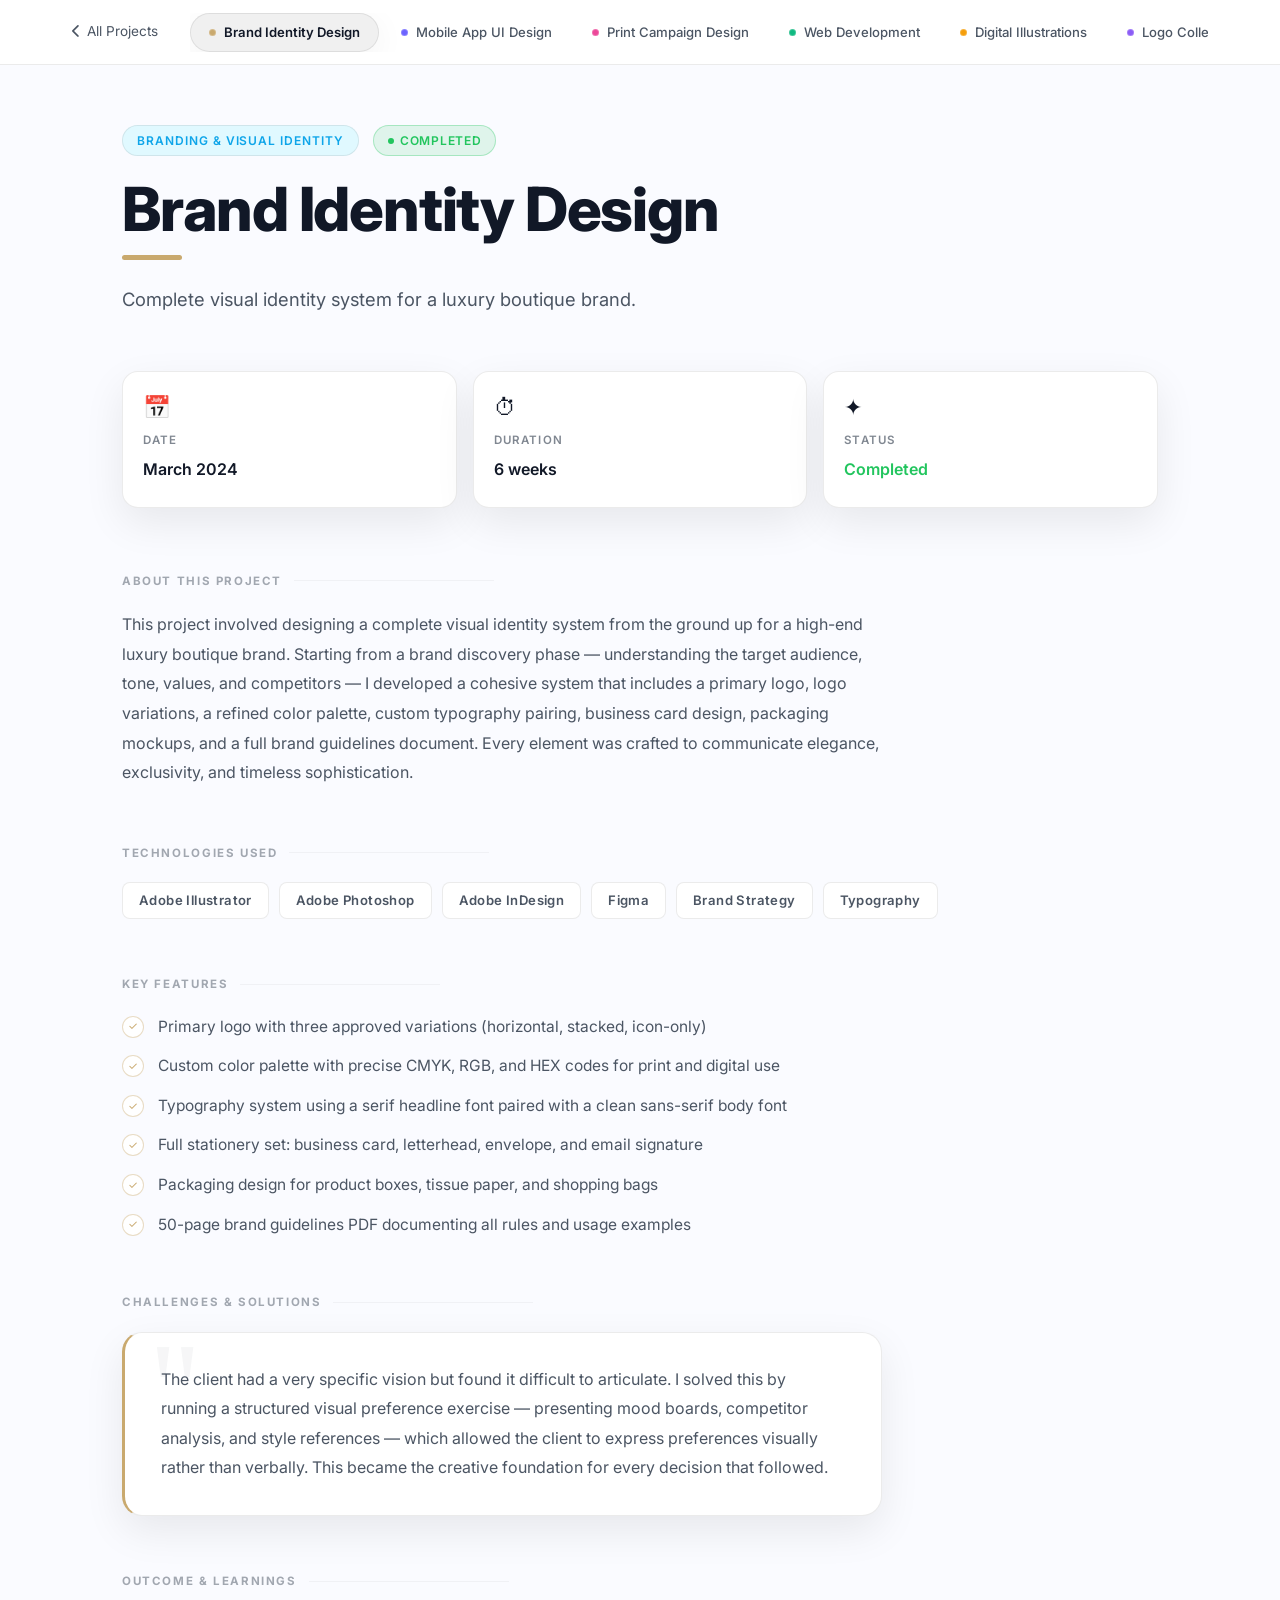
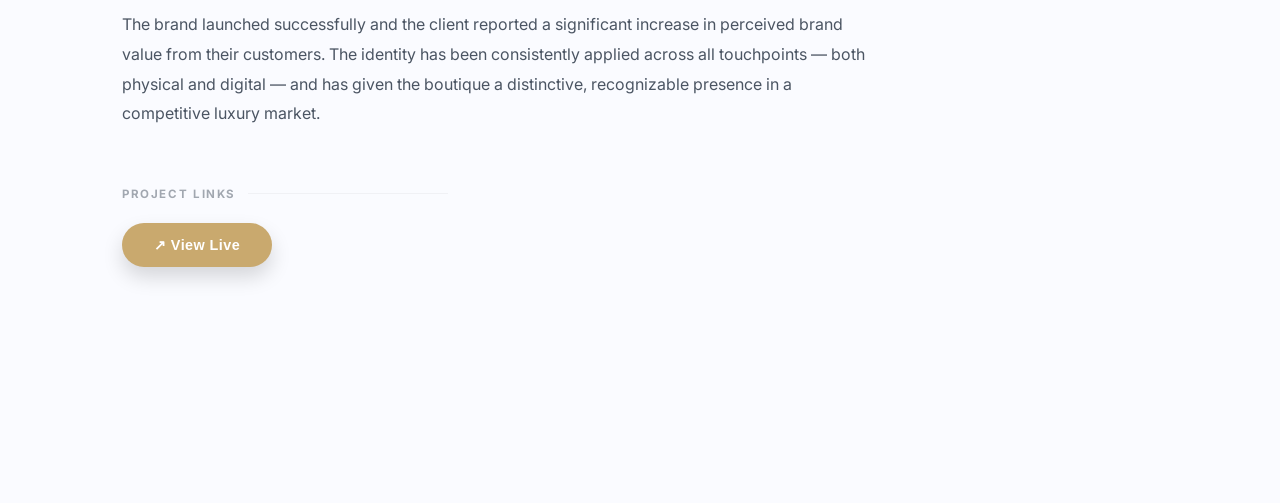
==== commit 425f754b: "improvement: Arrow fix" ====
--- a/project-details.html
+++ b/project-details.html
@@ -41,7 +41,9 @@
       <nav class="pd-topnav" id="pd-topnav" aria-label="Project navigation">
         <div class="pd-topnav-inner">
           <a href="index.html#portfolio" class="pd-back-link" aria-label="Back to Portfolio">
-            <span class="pd-back-icon" aria-hidden="true">←</span>
+            <span class="pd-back-icon" aria-hidden="true">
+              <i class="fa-solid fa-chevron-left"></i>
+            </span>
             <span class="pd-back-text">All Projects</span>
           </a>
           <div class="pd-tabs-scroll">
--- a/css/project-details.css
+++ b/css/project-details.css
@@ -125,8 +125,10 @@
 }
 
 .pd-back-icon {
-  font-size: 1rem;
-  line-height: 1;
+  display: flex;
+  align-items: center;
+  justify-content: center;
+  font-size: 0.85rem;
 }
 
 .pd-back-text {
@@ -546,11 +548,11 @@
 
   /* --- Back button: icon pill on tablet --- */
   .pd-back-link {
-    display: inline-flex;
+    display: flex;
     align-items: center;
     justify-content: center;
-    width: 34px;
-    height: 34px;
+    width: 38px;
+    height: 38px;
     padding: 0;
     border-radius: 50%;
     background: var(--bg-card);
